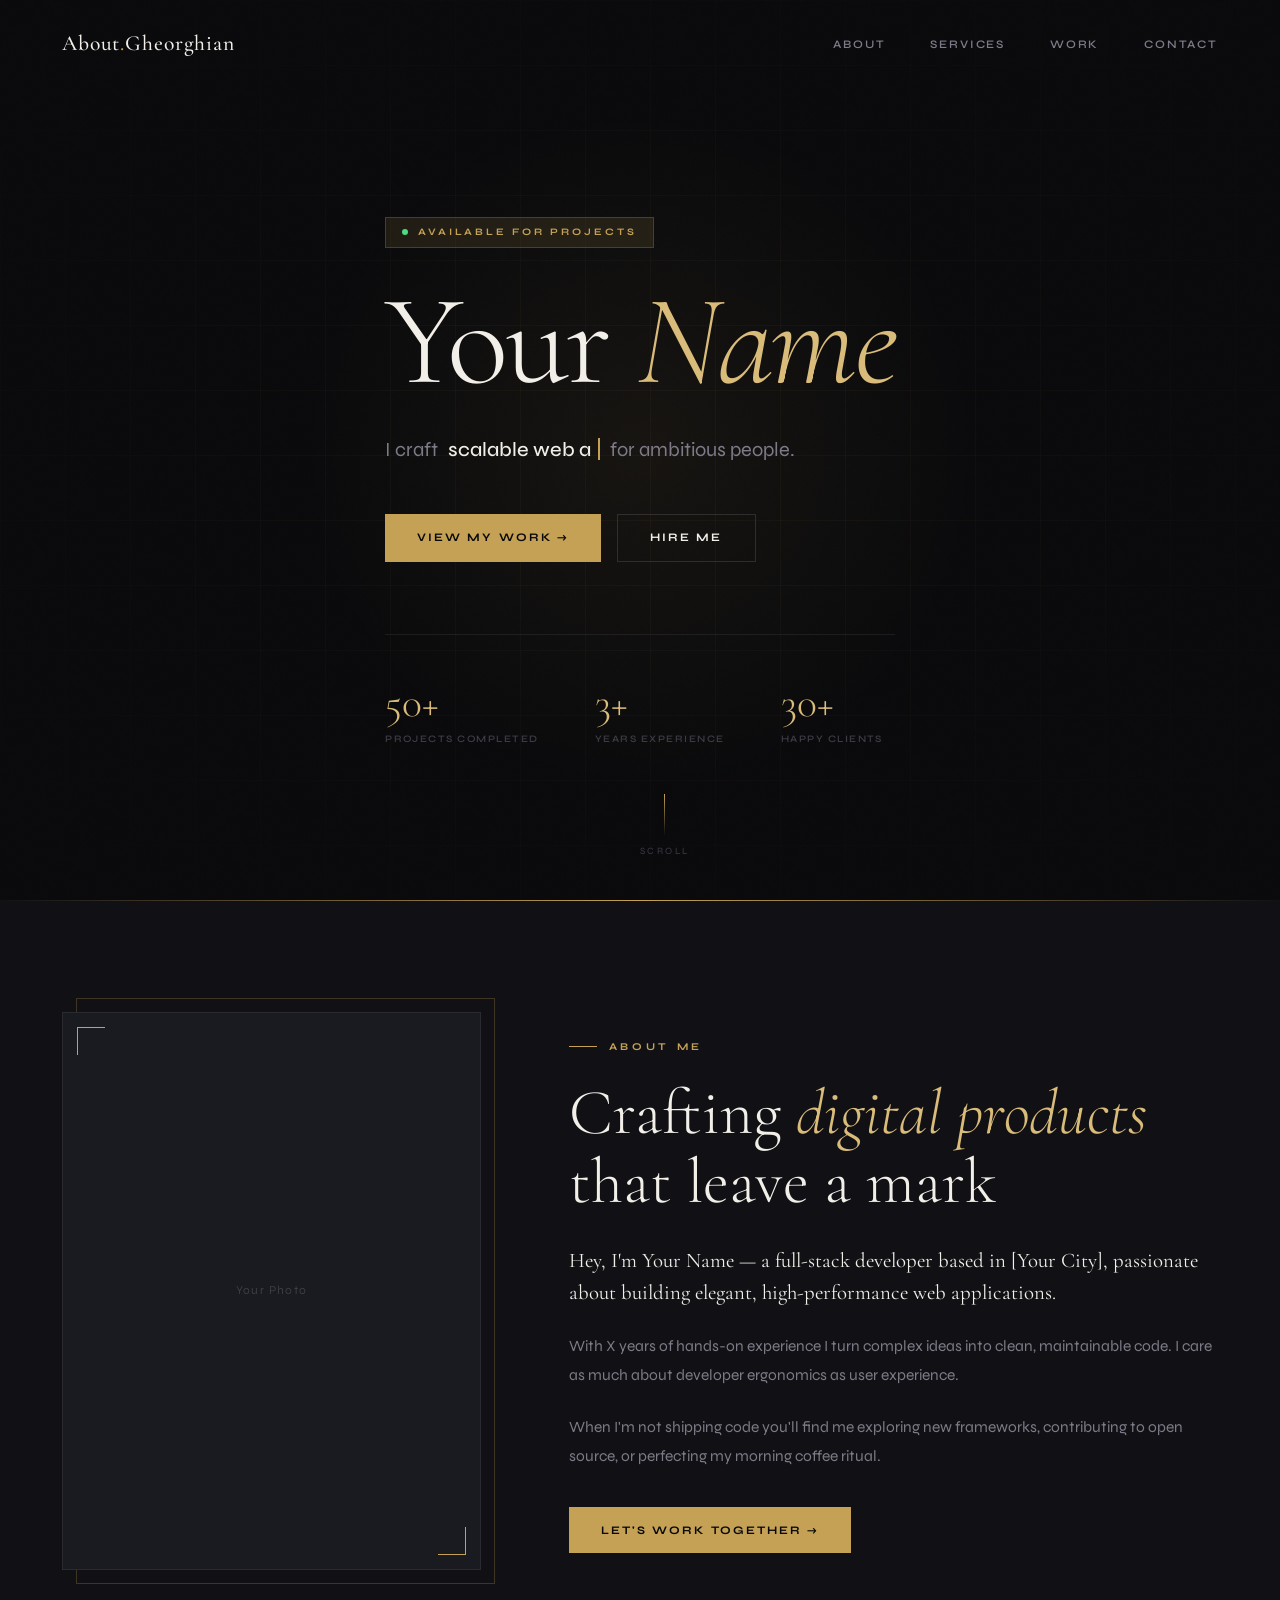
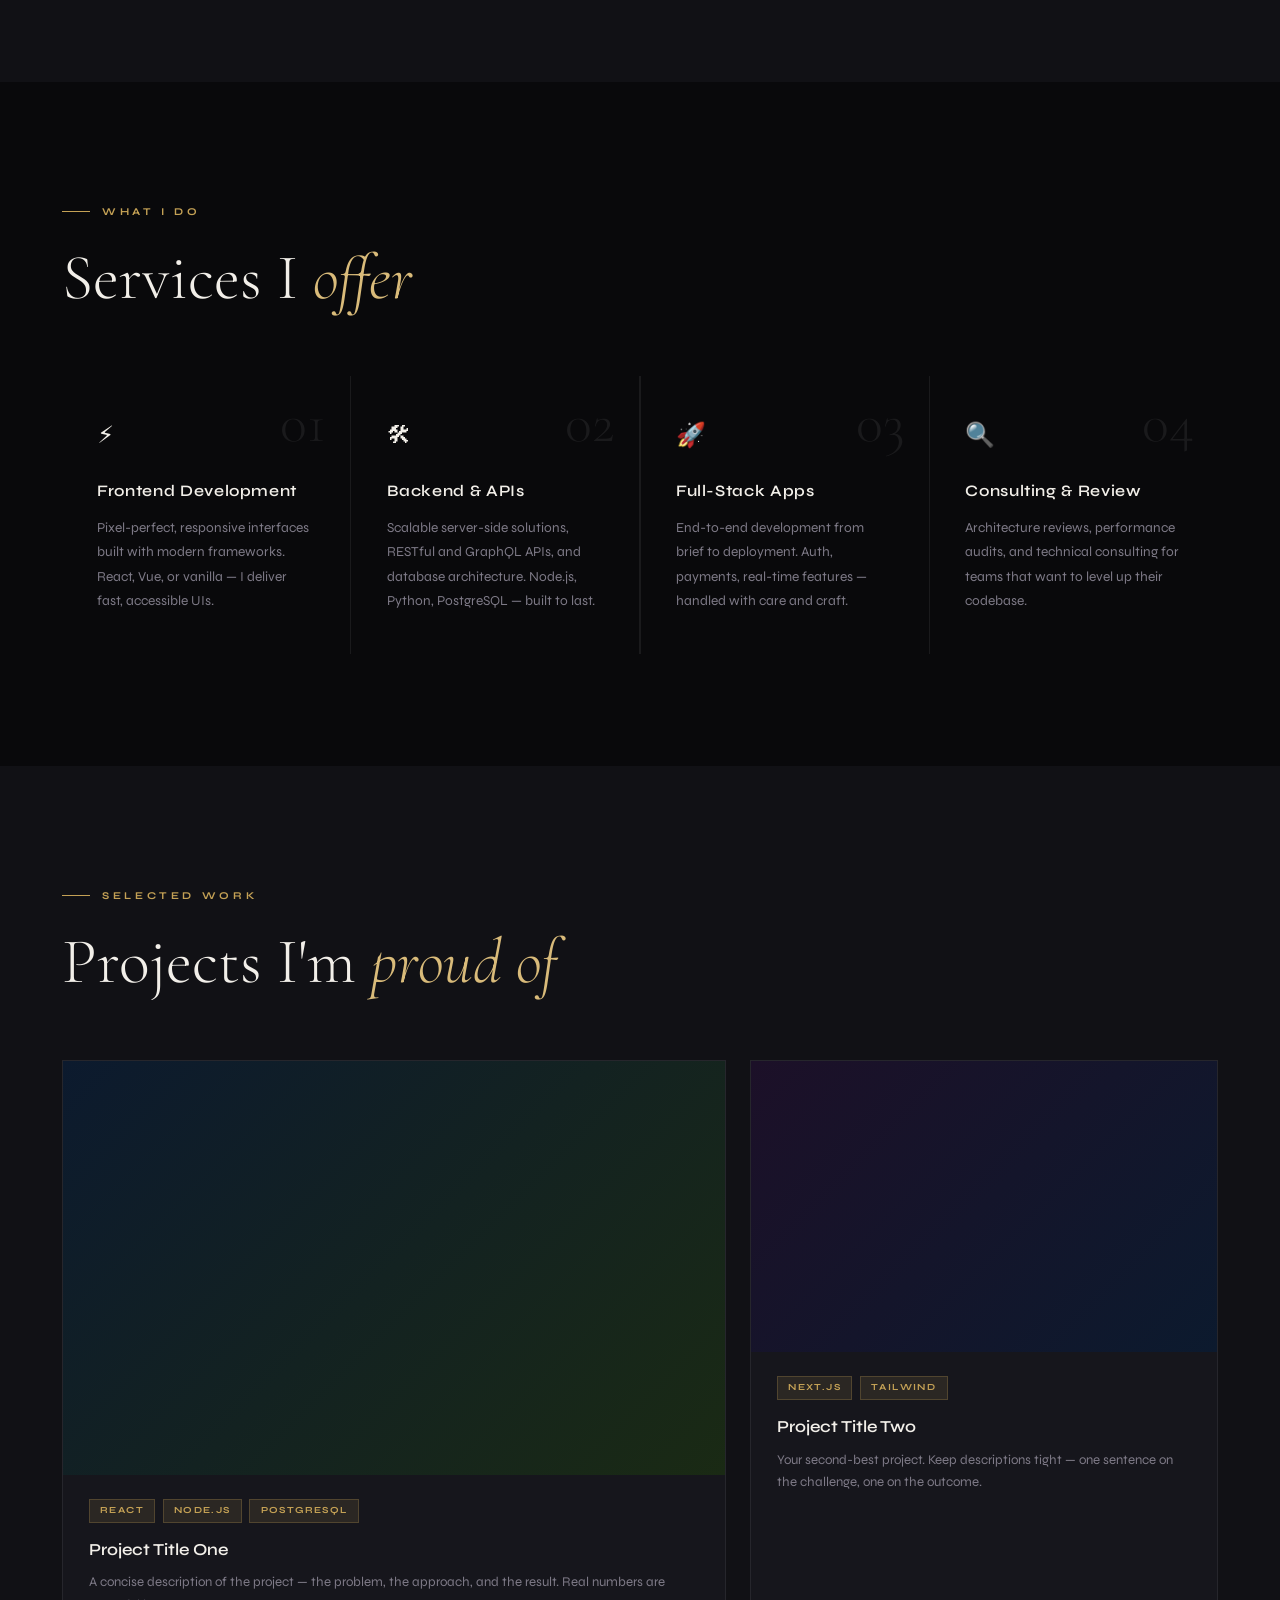
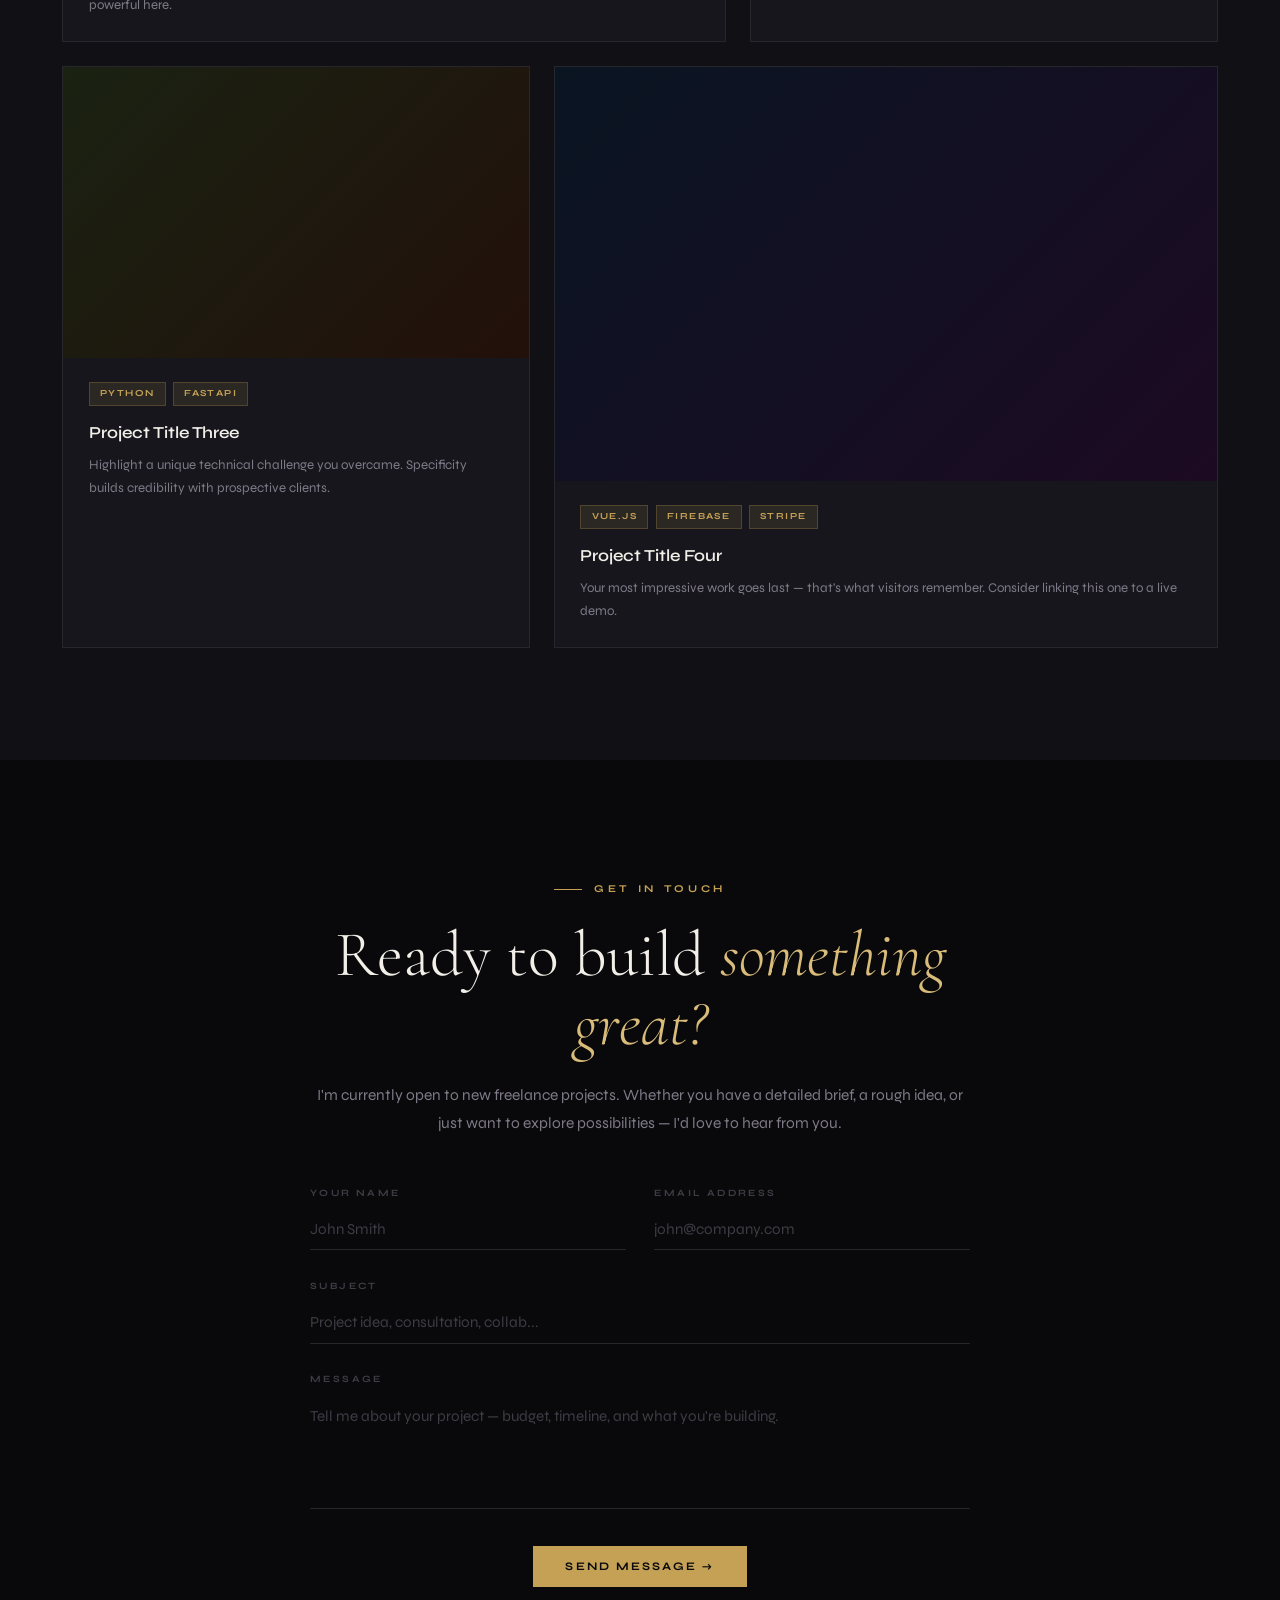
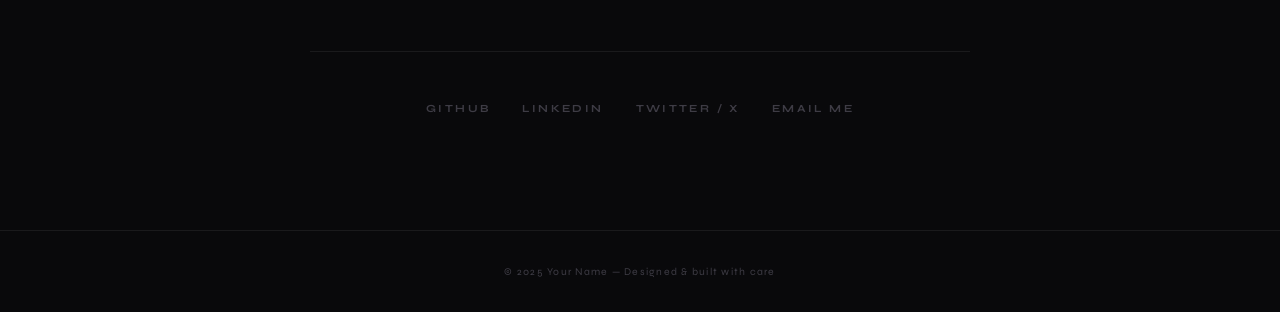
==== Claude Project/index.html @ da90a991 "Add files via upload" ====
<!DOCTYPE html>
<html lang="en">
<head>
    <meta charset="UTF-8">
    <meta name="viewport" content="width=device-width, initial-scale=1.0">
    <title>AboutGheorghian</title>

    <!--
    ━━━━━━━━━━━━━━━━━━━━━━━━━━━━━━━━━━━━━━━━━━━━━━━━━━━━━━
    GOOGLE FONTS
    We load two fonts from Google Fonts (free CDN):
      • Cormorant Garamond — a high-contrast serif. Used for big
        display headings. Gives that "luxury editorial" feeling.
      • Syne — a geometric sans-serif. Clean and modern for body.
    rel="preconnect" tells the browser to open a connection to
    Google's servers early, so fonts load faster.
    ━━━━━━━━━━━━━━━━━━━━━━━━━━━━━━━━━━━━━━━━━━━━━━━━━━━━━━
    -->
    <link rel="preconnect" href="https://fonts.googleapis.com">
    <link rel="preconnect" href="https://fonts.gstatic.com" crossorigin>
    <link href="https://fonts.googleapis.com/css2?family=Cormorant+Garamond:ital,wght@0,300;0,400;0,500;0,600;1,300;1,400;1,600&family=Syne:wght@400;500;600;700&display=swap" rel="stylesheet">

        <link rel="stylesheet" href="styles.css">
</head>
<body>
<!-- ──────────────────────────────────────────────────
     NAVIGATION
────────────────────────────────────────────────── -->
<nav id="nav">
    <div class="container">

        <a href="#hero" class="nav-logo">About<span>.</span>Gheorghian</a>

        <ul class="nav-links" id="navLinks">
            <li><a href="#about">About</a></li>
            <li><a href="#services">Services</a></li>
            <li><a href="#projects">Work</a></li>
            <li><a href="#contact">Contact</a></li>
        </ul>

        <button class="nav-burger" id="navBurger" aria-label="Toggle menu">
            <span></span><span></span><span></span>
        </button>

    </div>
</nav>

<!-- ──────────────────────────────────────────────────
     HERO
────────────────────────────────────────────────── -->
<section id="hero">
    <div class="hero-grid"></div>
    <div class="hero-orb"></div>
    <div class="hero-noise"></div>

    <div class="container">
        <div class="hero-content">

            <div class="hero-badge">Available for projects</div>

            <!--
                EDIT THIS: Replace "Your" and "Name" with your actual name.
                The <em> tag makes text italic — here we use it to
                colour your last name gold via CSS.
            -->
            <h1 class="hero-name">Your <em>Name</em></h1>

            <p class="hero-sub">
                I craft&nbsp;<strong id="typewriter"></strong>
                <span class="tw-cursor"></span>
                &nbsp;for ambitious people.
            </p>

            <div class="hero-ctas">
                <a href="#projects" class="btn btn-primary">View My Work →</a>
                <a href="#contact"  class="btn btn-ghost">Hire Me</a>
            </div>

            <!--
                data-count is a custom HTML attribute.
                JS reads it with el.dataset.count to know what to count to.
            -->
            <div class="hero-stats">
                <div>
                    <div class="stat-num" data-count="50">0</div>
                    <div class="stat-label">Projects Completed</div>
                </div>
                <div>
                    <div class="stat-num" data-count="3">0</div>
                    <div class="stat-label">Years Experience</div>
                </div>
                <div>
                    <div class="stat-num" data-count="30">0</div>
                    <div class="stat-label">Happy Clients</div>
                </div>
            </div>

        </div>
    </div>

    <div class="scroll-cue">
        <div class="scroll-line"></div>
        <span>Scroll</span>
    </div>
</section>

<!-- ──────────────────────────────────────────────────
     ABOUT
────────────────────────────────────────────────── -->
<section id="about">
    <div class="container">
        <div class="about-grid">

            <div class="reveal" style="position:relative">
                <div class="about-photo">
                    <!--
                        HOW TO ADD YOUR PHOTO:
                        Remove the <span> below and replace with:
                        <img src="photo.jpg" alt="Your Name"
                             style="width:100%;height:100%;object-fit:cover;">
                        Put photo.jpg in the same folder as index.html.
                    -->
                    <span>Your Photo</span>
                </div>
                <div class="about-frame"></div>
            </div>

            <div class="about-text">
                <div class="eyebrow reveal">About Me</div>
                <h2 class="section-title reveal" style="margin-bottom:1.8rem">
                    Crafting <em>digital products</em> that leave a mark
                </h2>

                <div class="reveal">
                    <!--
                        EDIT THIS: Write your own bio.
                        The first <p> uses a larger serif font (via CSS).
                        Keep it punchy — 1-2 sentences.
                    -->
                    <p>Hey, I'm Your Name — a full-stack developer based in [Your City], passionate about building elegant, high-performance web applications.</p>
                    <p>With X years of hands-on experience I turn complex ideas into clean, maintainable code. I care as much about developer ergonomics as user experience.</p>
                    <p>When I'm not shipping code you'll find me exploring new frameworks, contributing to open source, or perfecting my morning coffee ritual.</p>
                </div>

                <div class="reveal" style="margin-top:2.2rem">
                    <a href="#contact" class="btn btn-primary">Let's Work Together →</a>
                </div>
            </div>

        </div>
    </div>
</section>

<!-- ──────────────────────────────────────────────────
     SERVICES
────────────────────────────────────────────────── -->
<section id="services">
    <div class="container">
        <div class="eyebrow reveal">What I Do</div>
        <h2 class="section-title reveal">Services I <em>offer</em></h2>

        <!--
            EDIT THIS: Add/remove/rename cards to match your actual skills.
            Each card is one .service-card div inside .services-grid.
        -->
        <div class="services-grid stagger">

            <div class="service-card">
                <span class="service-num">01</span>
                <span class="service-icon">⚡</span>
                <h3 class="service-title">Frontend Development</h3>
                <p class="service-desc">Pixel-perfect, responsive interfaces built with modern frameworks. React, Vue, or vanilla — I deliver fast, accessible UIs.</p>
            </div>

            <div class="service-card">
                <span class="service-num">02</span>
                <span class="service-icon">🛠</span>
                <h3 class="service-title">Backend & APIs</h3>
                <p class="service-desc">Scalable server-side solutions, RESTful and GraphQL APIs, and database architecture. Node.js, Python, PostgreSQL — built to last.</p>
            </div>

            <div class="service-card">
                <span class="service-num">03</span>
                <span class="service-icon">🚀</span>
                <h3 class="service-title">Full-Stack Apps</h3>
                <p class="service-desc">End-to-end development from brief to deployment. Auth, payments, real-time features — handled with care and craft.</p>
            </div>

            <div class="service-card">
                <span class="service-num">04</span>
                <span class="service-icon">🔍</span>
                <h3 class="service-title">Consulting & Review</h3>
                <p class="service-desc">Architecture reviews, performance audits, and technical consulting for teams that want to level up their codebase.</p>
            </div>

        </div>
    </div>
</section>

<!-- ──────────────────────────────────────────────────
     PROJECTS
────────────────────────────────────────────────── -->
<section id="projects">
    <div class="container">
        <div class="eyebrow reveal">Selected Work</div>
        <h2 class="section-title reveal">Projects I'm <em>proud of</em></h2>

        <!--
            EDIT THIS: Replace placeholder gradients with real screenshots.
            Inside each .proj-img, add:
            <img src="screenshot.jpg" alt="Project name"
                 style="width:100%;height:100%;object-fit:cover;display:block;">
        -->
        <div class="projects-grid">

            <div class="proj reveal">
                <div class="proj-img">
                    <div class="proj-overlay">
                        <div class="proj-view">↗</div>
                    </div>
                </div>
                <div class="proj-info">
                    <div class="proj-tags">
                        <span class="tag">React</span>
                        <span class="tag">Node.js</span>
                        <span class="tag">PostgreSQL</span>
                    </div>
                    <h3 class="proj-title">Project Title One</h3>
                    <p class="proj-desc">A concise description of the project — the problem, the approach, and the result. Real numbers are powerful here.</p>
                </div>
            </div>

            <div class="proj reveal" style="transition-delay:.1s">
                <div class="proj-img">
                    <div class="proj-overlay">
                        <div class="proj-view">↗</div>
                    </div>
                </div>
                <div class="proj-info">
                    <div class="proj-tags">
                        <span class="tag">Next.js</span>
                        <span class="tag">Tailwind</span>
                    </div>
                    <h3 class="proj-title">Project Title Two</h3>
                    <p class="proj-desc">Your second-best project. Keep descriptions tight — one sentence on the challenge, one on the outcome.</p>
                </div>
            </div>

            <div class="proj reveal" style="transition-delay:.18s">
                <div class="proj-img">
                    <div class="proj-overlay">
                        <div class="proj-view">↗</div>
                    </div>
                </div>
                <div class="proj-info">
                    <div class="proj-tags">
                        <span class="tag">Python</span>
                        <span class="tag">FastAPI</span>
                    </div>
                    <h3 class="proj-title">Project Title Three</h3>
                    <p class="proj-desc">Highlight a unique technical challenge you overcame. Specificity builds credibility with prospective clients.</p>
                </div>
            </div>

            <div class="proj reveal" style="transition-delay:.26s">
                <div class="proj-img">
                    <div class="proj-overlay">
                        <div class="proj-view">↗</div>
                    </div>
                </div>
                <div class="proj-info">
                    <div class="proj-tags">
                        <span class="tag">Vue.js</span>
                        <span class="tag">Firebase</span>
                        <span class="tag">Stripe</span>
                    </div>
                    <h3 class="proj-title">Project Title Four</h3>
                    <p class="proj-desc">Your most impressive work goes last — that's what visitors remember. Consider linking this one to a live demo.</p>
                </div>
            </div>

        </div>
    </div>
</section>

<!-- ──────────────────────────────────────────────────
     CONTACT
────────────────────────────────────────────────── -->
<section id="contact">
    <div class="container">
        <div class="contact-wrap">

            <div class="eyebrow reveal" style="justify-content:center">Get In Touch</div>
            <h2 class="section-title reveal">Ready to build <em>something great?</em></h2>

            <p class="contact-sub reveal">
                I'm currently open to new freelance projects. Whether you have a detailed brief,
                a rough idea, or just want to explore possibilities — I'd love to hear from you.
            </p>

            <!--
                FORM SUBMISSION
                This form currently shows a success message in JS.
                To make it actually send emails, replace the JS handler with:
                  Option A) Formspree.io — free, 50 submissions/month
                  Option B) EmailJS — send directly from browser
                  Option C) Your own backend endpoint
            -->
            <form class="contact-form stagger reveal" id="contactForm">

                <div class="form-row">
                    <div class="form-group">
                        <label for="name">Your Name</label>
                        <input type="text" id="name" name="name" placeholder="John Smith" required>
                    </div>
                    <div class="form-group">
                        <label for="email">Email Address</label>
                        <input type="email" id="email" name="email" placeholder="john@company.com" required>
                    </div>
                </div>

                <div class="form-group">
                    <label for="subject">Subject</label>
                    <input type="text" id="subject" name="subject" placeholder="Project idea, consultation, collab...">
                </div>

                <div class="form-group">
                    <label for="message">Message</label>
                    <textarea id="message" name="message" rows="5" placeholder="Tell me about your project — budget, timeline, and what you're building."></textarea>
                </div>

                <div class="form-submit">
                    <button type="submit" class="btn btn-primary" id="submitBtn">Send Message →</button>
                </div>

            </form>

            <!-- EDIT: Replace # with your real social URLs -->
            <div class="socials reveal">
                <a href="https://github.com"   class="social-link" target="_blank">GitHub</a>
                <a href="https://linkedin.com" class="social-link" target="_blank">LinkedIn</a>
                <a href="https://twitter.com"  class="social-link" target="_blank">Twitter / X</a>
                <a href="mailto:you@email.com" class="social-link">Email Me</a>
            </div>

        </div>
    </div>
</section>

<!-- FOOTER -->
<footer>
    <div class="container">
        <p>© 2025 Your Name — Designed & built with care</p>
    </div>
</footer>


<!-- ══════════════════════════════════════════════════════════════
     JAVASCRIPT
     We use vanilla JS — zero libraries, zero dependencies.
     Everything is broken into clearly labelled sections.
══════════════════════════════════════════════════════════════ -->
    <script src="script.js"></script>
</body>
</html>
---- Claude Project/styles.css ----
/* ━━━━━━━━━━━━━━━━━━━━━━━━━━━━━━━━━━━━━━━━━━━━━━━━━━━━━━━━
           CSS CUSTOM PROPERTIES (VARIABLES)
           Defined on :root so they're accessible everywhere.
           Change one variable → updates the whole page.
           Think of it exactly like a constant in JavaScript.
           ━━━━━━━━━━━━━━━━━━━━━━━━━━━━━━━━━━━━━━━━━━━━━━━━━━━━━━━━ */
        :root {
            /* Backgrounds — layered dark surfaces */
            --bg-base:     #09090b;
            --bg-surface:  #111115;
            --bg-elevated: #1a1a21;
            --bg-card:     #16161c;

            /* Borders */
            --border:         rgba(255, 255, 255, 0.07);
            --border-hover:   rgba(255, 255, 255, 0.12);
            --border-accent:  rgba(196, 161, 85, 0.25);

            /* Text hierarchy */
            --text-primary:   #f2efe9;
            --text-secondary: #7e7a87;
            --text-muted:     #3e3c45;

            /* Gold accent — the signature colour of this design */
            --gold:      #c4a155;
            --gold-lt:   #d9bb7a;
            --gold-dim:  rgba(196, 161, 85, 0.12);
            --gold-glow: rgba(196, 161, 85, 0.18);

            /* Typography */
            --font-display: 'Cormorant Garamond', Georgia, serif;
            --font-body:    'Syne', system-ui, sans-serif;

            /*
            clamp(MIN, PREFERRED, MAX)
            A powerful CSS function for fluid / responsive type.
            The font grows with the viewport but never goes
            below MIN or above MAX.
            */
            --size-hero: clamp(3.8rem, 10vw, 9.5rem);
            --size-h2:   clamp(2.2rem, 5vw,  4rem);
            --size-h3:   clamp(1.1rem, 2vw,  1.45rem);

            /* Transitions */
            --ease:       cubic-bezier(0.16, 1, 0.3, 1);
            --transition: all 0.45s var(--ease);
        }

        /* ━━━━━━━━━━━━━━━━━━━━━━━━━━━━━━━━━━━━━━━━━━━━━━━━━━━━━━━━
           CSS RESET
           Browsers ship with their own default styles (margins,
           paddings, font sizes). We zero them out so we build
           on a perfectly blank slate.
           box-sizing: border-box means width/height include padding
           and borders — avoids confusing layout math.
           ━━━━━━━━━━━━━━━━━━━━━━━━━━━━━━━━━━━━━━━━━━━━━━━━━━━━━━━━ */
        *, *::before, *::after {
            margin: 0;
            padding: 0;
            box-sizing: border-box;
        }

        html {
            scroll-behavior: smooth; /* Smooth jump when clicking anchor links */
        }

        body {
            background: var(--bg-base);
            color: var(--text-primary);
            font-family: var(--font-body);
            line-height: 1.65;
            overflow-x: hidden;   /* No horizontal scroll bar from animation overflow */
        }

        img { max-width: 100%; display: block; }
        a   { text-decoration: none; }
        ul  { list-style: none; }

      
        /* ━━━━━━━━━━━━━━━━━━━━━━━━━━━━━━━━━━━━━━━━━━━━━━━━━━━━━━━━
           SCROLL REVEAL SYSTEM
           Elements start invisible + shifted down.
           JS adds .visible when they enter the viewport,
           which triggers this CSS transition.
           ━━━━━━━━━━━━━━━━━━━━━━━━━━━━━━━━━━━━━━━━━━━━━━━━━━━━━━━━ */
        .reveal {
            opacity: 0;
            transform: translateY(45px);
            transition: opacity .9s var(--ease),
                        transform .9s var(--ease);
        }
        .reveal.visible {
            opacity: 1;
            transform: translateY(0);
        }

        /* Stagger: parent gets .reveal-stagger, children animate in sequence */
        .stagger > * {
            opacity: 0;
            transform: translateY(30px);
            transition: opacity .7s var(--ease), transform .7s var(--ease);
        }
        .stagger.visible > *:nth-child(1) { opacity:1; transform:translateY(0); transition-delay:.05s }
        .stagger.visible > *:nth-child(2) { opacity:1; transform:translateY(0); transition-delay:.15s }
        .stagger.visible > *:nth-child(3) { opacity:1; transform:translateY(0); transition-delay:.25s }
        .stagger.visible > *:nth-child(4) { opacity:1; transform:translateY(0); transition-delay:.35s }
        .stagger.visible > *:nth-child(5) { opacity:1; transform:translateY(0); transition-delay:.45s }
        .stagger.visible > *:nth-child(6) { opacity:1; transform:translateY(0); transition-delay:.55s }

        /* ━━━━━━━━━━━━━━━━━━━━━━━━━━━━━━━━━━━━━━━━━━━━━━━━━━━━━━━━
           LAYOUT UTILITIES
           ━━━━━━━━━━━━━━━━━━━━━━━━━━━━━━━━━━━━━━━━━━━━━━━━━━━━━━━━ */
        .container {
            max-width: 1220px;
            margin: 0 auto;
            padding: 0 2rem;
        }

        section { padding: 7rem 0; }

        /* Gold eyebrow label used above section titles */
        .eyebrow {
            display: inline-flex;
            align-items: center;
            gap: .75rem;
            font-size: .65rem;
            font-weight: 700;
            letter-spacing: .35em;
            text-transform: uppercase;
            color: var(--gold);
            margin-bottom: 1.4rem;
        }
        .eyebrow::before {
            content: '';
            width: 28px; height: 1px;
            background: var(--gold);
        }

        /* Section heading */
        .section-title {
            font-family: var(--font-display);
            font-size: var(--size-h2);
            font-weight: 300;
            line-height: 1.08;
            color: var(--text-primary);
        }
        .section-title em {
            font-style: italic;
            color: var(--gold-lt);
        }

        /* Gold horizontal rule — decorative divider */
        .gold-rule {
            width: 100%;
            height: 1px;
            background: linear-gradient(90deg, transparent, var(--gold), transparent);
        }

        /* ━━━━━━━━━━━━━━━━━━━━━━━━━━━━━━━━━━━━━━━━━━━━━━━━━━━━━━━━
           BUTTONS
           Two variants: filled (primary) and outline (ghost).
           The shimmer on hover is a pseudo-element that slides
           across — pure CSS, zero JS.
           ━━━━━━━━━━━━━━━━━━━━━━━━━━━━━━━━━━━━━━━━━━━━━━━━━━━━━━━━ */
        .btn {
            display: inline-flex;
            align-items: center;
            gap: .5rem;
            padding: .85rem 2rem;
            font-family: var(--font-body);
            font-size: .72rem;
            font-weight: 700;
            letter-spacing: .18em;
            text-transform: uppercase;
            border: none;
            cursor: pointer;
            position: relative;
            overflow: hidden;
            transition: var(--transition);
        }

        .btn-primary {
            background: var(--gold);
            color: #09090b;
        }
        /* Sliding shimmer: hides off-left, reveals on hover */
        .btn-primary::after {
            content: '';
            position: absolute;
            inset: 0;
            background: linear-gradient(105deg, transparent 30%, rgba(255,255,255,.25) 50%, transparent 70%);
            transform: translateX(-120%);
            transition: transform .55s ease;
        }
        .btn-primary:hover { transform: translateY(-2px); box-shadow: 0 12px 35px var(--gold-glow); }
        .btn-primary:hover::after { transform: translateX(120%); }

        .btn-ghost {
            background: transparent;
            color: var(--text-primary);
            border: 1px solid var(--border-hover);
        }
        .btn-ghost:hover {
            border-color: var(--gold);
            color: var(--gold);
            transform: translateY(-2px);
        }

        /* ━━━━━━━━━━━━━━━━━━━━━━━━━━━━━━━━━━━━━━━━━━━━━━━━━━━━━━━━
           NAV
           Fixed at the top. Gains backdrop-filter blur when user
           scrolls (JS adds .scrolled class).
           ━━━━━━━━━━━━━━━━━━━━━━━━━━━━━━━━━━━━━━━━━━━━━━━━━━━━━━━━ */
        #nav {
            position: fixed;
            inset: 0 0 auto 0;
            z-index: 100;
            padding: 1.6rem 0;
            transition: background .4s ease, padding .4s ease, border-color .4s ease;
        }
        #nav.scrolled {
            background: rgba(9, 9, 11, 0.82);
            /*
            backdrop-filter: blur() creates the frosted-glass effect.
            It blurs whatever is behind the element.
            -webkit- prefix is needed for Safari.
            */
            backdrop-filter: blur(24px);
            -webkit-backdrop-filter: blur(24px);
            border-bottom: 1px solid var(--border);
            padding: 1rem 0;
        }
        #nav .container {
            display: flex;
            align-items: center;
            justify-content: space-between;
        }

        /* Logo */
        .nav-logo {
            font-family: var(--font-display);
            font-size: 1.35rem;
            font-weight: 500;
            color: var(--text-primary);
            letter-spacing: .04em;
        }
        .nav-logo span { color: var(--gold); }

        /* Desktop links */
        .nav-links {
            display: flex;
            gap: 2.8rem;
        }
        .nav-links a {
            color: var(--text-secondary);
            font-size: .72rem;
            font-weight: 600;
            letter-spacing: .16em;
            text-transform: uppercase;
            position: relative;
            transition: color .3s;
        }
        /* Animated underline — grows from left on hover */
        .nav-links a::after {
            content: '';
            position: absolute;
            bottom: -4px; left: 0;
            width: 0; height: 1px;
            background: var(--gold);
            transition: width .35s var(--ease);
        }
        .nav-links a:hover { color: var(--text-primary); }
        .nav-links a:hover::after { width: 100%; }

        /* Hamburger icon (mobile only) */
        .nav-burger {
            display: none;
            flex-direction: column;
            gap: 5px;
            cursor: pointer;
            padding: 6px;
            background: none;
            border: none;
        }
        .nav-burger span {
            display: block;
            width: 22px; height: 1.5px;
            background: var(--text-primary);
            transition: var(--transition);
        }
        .nav-burger.open span:nth-child(1) { transform: translateY(6.5px) rotate(45deg); }
        .nav-burger.open span:nth-child(2) { opacity: 0; transform: scaleX(0); }
        .nav-burger.open span:nth-child(3) { transform: translateY(-6.5px) rotate(-45deg); }

        /* ━━━━━━━━━━━━━━━━━━━━━━━━━━━━━━━━━━━━━━━━━━━━━━━━━━━━━━━━
           HERO
           Full viewport height. A CSS grid background pattern is
           drawn using two repeating-linear-gradient layers.
           The glowing orb is a radial-gradient + keyframe animation.
           ━━━━━━━━━━━━━━━━━━━━━━━━━━━━━━━━━━━━━━━━━━━━━━━━━━━━━━━━ */
        #hero {
            min-height: 100dvh; /* dvh = dynamic viewport height (mobile safe) */
            display: flex;
            align-items: center;
            position: relative;
            overflow: hidden;
            padding: 9rem 0 5rem;
        }

        /* Grid lines background — pure CSS */
        .hero-grid {
            position: absolute;
            inset: 0;
            background-image:
                linear-gradient(rgba(196,161,85,.045) 1px, transparent 1px),
                linear-gradient(90deg, rgba(196,161,85,.045) 1px, transparent 1px);
            background-size: 65px 65px;
            /*
            mask-image fades the grid so it's invisible at edges,
            keeping focus on the centre content.
            */
            mask-image: radial-gradient(ellipse 70% 70% at 50% 50%, black 25%, transparent 100%);
        }

        /* Soft glowing orb behind the text */
        .hero-orb {
            position: absolute;
            width: 700px; height: 700px;
            border-radius: 50%;
            background: radial-gradient(circle, rgba(196,161,85,.07) 0%, transparent 68%);
            top: 50%; left: 50%;
            transform: translate(-50%, -50%);
            animation: orb-pulse 7s ease-in-out infinite;
        }

        @keyframes orb-pulse {
            0%, 100% { transform: translate(-50%, -50%) scale(1);   opacity: .7; }
            50%       { transform: translate(-50%, -50%) scale(1.12); opacity: 1; }
        }

        /* Noise texture overlay for depth */
        .hero-noise {
            position: absolute;
            inset: 0;
            background-image: url("data:image/svg+xml,%3Csvg viewBox='0 0 256 256' xmlns='http://www.w3.org/2000/svg'%3E%3Cfilter id='noise'%3E%3CfeTurbulence type='fractalNoise' baseFrequency='0.9' numOctaves='4' stitchTiles='stitch'/%3E%3C/filter%3E%3Crect width='100%25' height='100%25' filter='url(%23noise)' opacity='0.04'/%3E%3C/svg%3E");
            background-size: 180px;
            opacity: .35;
            pointer-events: none;
        }

        .hero-content { position: relative; z-index: 1; }

        /*
        Each hero text element is hidden (opacity:0) and uses
        CSS @keyframes + animation-delay to stagger its entrance.
        The "forwards" fill-mode keeps the element visible after
        the animation ends.
        */
        @keyframes hero-rise {
            from { opacity: 0; transform: translateY(35px); }
            to   { opacity: 1; transform: translateY(0);    }
        }

        .hero-badge {
            display: inline-flex;
            align-items: center;
            gap: .6rem;
            padding: .4rem 1rem;
            border: 1px solid var(--border-accent);
            background: var(--gold-dim);
            font-size: .62rem;
            font-weight: 700;
            letter-spacing: .3em;
            text-transform: uppercase;
            color: var(--gold);
            margin-bottom: 2rem;
            opacity: 0;
            animation: hero-rise .8s var(--ease) .2s forwards;
        }
        /* Pulsing green dot */
        .hero-badge::before {
            content: '';
            width: 6px; height: 6px;
            border-radius: 50%;
            background: #4ade80;
            box-shadow: 0 0 0 0 rgba(74,222,128,.4);
            animation: ping 2s ease-in-out infinite;
        }
        @keyframes ping {
            0%   { box-shadow: 0 0 0 0 rgba(74,222,128,.4); }
            70%  { box-shadow: 0 0 0 8px rgba(74,222,128,0); }
            100% { box-shadow: 0 0 0 0 rgba(74,222,128,0); }
        }

        .hero-name {
            font-family: var(--font-display);
            font-size: var(--size-hero);
            font-weight: 300;
            line-height: .97;
            letter-spacing: -.02em;
            color: var(--text-primary);
            margin-bottom: 1.8rem;
            opacity: 0;
            animation: hero-rise .9s var(--ease) .45s forwards;
        }
        .hero-name em { font-style: italic; color: var(--gold-lt); }

        .hero-sub {
            font-size: clamp(.95rem, 2vw, 1.25rem);
            color: var(--text-secondary);
            font-weight: 400;
            margin-bottom: 3rem;
            display: flex;
            align-items: center;
            flex-wrap: wrap;
            gap: .4rem;
            opacity: 0;
            animation: hero-rise .9s var(--ease) .65s forwards;
        }
        .hero-sub strong { color: var(--text-primary); font-weight: 500; }

        /* Blinking typewriter pipe */
        .tw-cursor {
            display: inline-block;
            width: 2px; height: 1.1em;
            background: var(--gold);
            vertical-align: middle;
            animation: blink .85s step-end infinite;
        }
        @keyframes blink { 0%,100%{opacity:1} 50%{opacity:0} }

        .hero-ctas {
            display: flex;
            gap: 1rem;
            flex-wrap: wrap;
            opacity: 0;
            animation: hero-rise .9s var(--ease) .85s forwards;
        }

        /* Stats row */
        .hero-stats {
            display: flex;
            gap: 3.5rem;
            margin-top: 4.5rem;
            padding-top: 3rem;
            border-top: 1px solid var(--border);
            flex-wrap: wrap;
            opacity: 0;
            animation: hero-rise .9s var(--ease) 1.05s forwards;
        }
        .stat-num {
            font-family: var(--font-display);
            font-size: 2.6rem;
            font-weight: 300;
            color: var(--gold-lt);
            line-height: 1;
        }
        .stat-label {
            font-size: .62rem;
            font-weight: 600;
            letter-spacing: .15em;
            text-transform: uppercase;
            color: var(--text-muted);
            margin-top: .4rem;
        }

        /* Animated scroll line at bottom of hero */
        .scroll-cue {
            position: absolute;
            bottom: 2.5rem;
            left: 50%;
            transform: translateX(-50%);
            display: flex;
            flex-direction: column;
            align-items: center;
            gap: .5rem;
            color: var(--text-muted);
            font-size: .6rem;
            letter-spacing: .25em;
            text-transform: uppercase;
            opacity: 0;
            animation: hero-rise 1s ease 1.6s forwards;
        }
        .scroll-line {
            width: 1px; height: 42px;
            background: linear-gradient(to bottom, var(--gold), transparent);
            animation: line-drop 2.2s ease infinite;
        }
        @keyframes line-drop {
            0%           { transform: scaleY(0); transform-origin: top;    }
            45%          { transform: scaleY(1); transform-origin: top;    }
            45.001%      { transform: scaleY(1); transform-origin: bottom; }
            100%         { transform: scaleY(0); transform-origin: bottom; }
        }

        /* ━━━━━━━━━━━━━━━━━━━━━━━━━━━━━━━━━━━━━━━━━━━━━━━━━━━━━━━━
           ABOUT
           Two-column CSS Grid: image on left, text on right.
           ━━━━━━━━━━━━━━━━━━━━━━━━━━━━━━━━━━━━━━━━━━━━━━━━━━━━━━━━ */
        #about { background: var(--bg-surface); position: relative; }
        #about::before { content:''; position:absolute; top:0; inset:0 0 auto; height:1px; background:linear-gradient(90deg,transparent,var(--gold),transparent); }

        .about-grid {
            display: grid;
            /*
            CSS Grid — two columns.
            1fr = "one fraction of remaining space"
            1.55fr = 1.55 fractions (slightly wider right column)
            */
            grid-template-columns: 1fr 1.55fr;
            gap: 5.5rem;
            align-items: center;
        }

        /* Image placeholder — replace inner content with <img> */
        .about-photo {
            aspect-ratio: 3 / 4;
            background: var(--bg-elevated);
            border: 1px solid var(--border);
            position: relative;
            overflow: hidden;
            display: flex;
            align-items: center;
            justify-content: center;
            color: var(--text-muted);
            font-size: .75rem;
            letter-spacing: .1em;
        }
        /* Decorative L-shaped corner brackets */
        .about-photo::before, .about-photo::after {
            content: '';
            position: absolute;
            width: 28px; height: 28px;
            border-color: var(--gold);
            border-style: solid;
        }
        .about-photo::before { top: 14px; left: 14px; border-width: 1px 0 0 1px; }
        .about-photo::after  { bottom: 14px; right: 14px; border-width: 0 1px 1px 0; }

        /* Shadow frame behind the photo — decorative depth */
        .about-frame {
            position: absolute;
            inset: -14px -14px -14px 14px;
            border: 1px solid var(--border-accent);
            z-index: -1;
        }

        .about-text p {
            color: var(--text-secondary);
            font-size: .97rem;
            line-height: 1.9;
            margin-bottom: 1.4rem;
        }
        .about-text p:first-of-type {
            font-family: var(--font-display);
            font-size: 1.3rem;
            color: var(--text-primary);
            line-height: 1.55;
        }

        /* ━━━━━━━━━━━━━━━━━━━━━━━━━━━━━━━━━━━━━━━━━━━━━━━━━━━━━━━━
           SERVICES
           Grid of cards. The "gap" between cells shows the bg
           colour, creating seamless divider lines.
           ━━━━━━━━━━━━━━━━━━━━━━━━━━━━━━━━━━━━━━━━━━━━━━━━━━━━━━━━ */
        #services { position: relative; }

        .services-grid {
            display: grid;
            grid-template-columns: repeat(auto-fit, minmax(260px, 1fr));
            gap: 1.5px;
            background: var(--border); /* The gap colour = the divider */
            margin-top: 4rem;
        }

        .service-card {
            background: var(--bg-base);
            padding: 2.5rem 2.2rem;
            position: relative;
            overflow: hidden;
            transition: background .4s ease, transform .4s var(--ease);
            cursor: default;
        }

        /* Gold bar slides up from bottom on hover */
        .service-card::before {
            content: '';
            position: absolute;
            bottom: 0; left: 0; right: 0;
            height: 2px;
            background: linear-gradient(90deg, var(--gold), var(--gold-lt));
            transform: scaleX(0);
            transform-origin: left;
            transition: transform .4s var(--ease);
        }
        .service-card:hover::before  { transform: scaleX(1); }
        .service-card:hover          { background: var(--bg-elevated); transform: translateY(-5px); }

        /* Large ghost number — decorative */
        .service-num {
            position: absolute;
            top: 1.2rem; right: 1.5rem;
            font-family: var(--font-display);
            font-size: 3.5rem;
            font-weight: 300;
            color: var(--border);
            line-height: 1;
            transition: color .4s;
            user-select: none;
        }
        .service-card:hover .service-num { color: rgba(196,161,85,.1); }

        .service-icon {
            font-size: 1.5rem;
            margin-bottom: 1.4rem;
            display: block;
        }

        .service-title {
            font-size: 1rem;
            font-weight: 600;
            color: var(--text-primary);
            letter-spacing: .04em;
            margin-bottom: .7rem;
        }

        .service-desc {
            font-size: .855rem;
            color: var(--text-secondary);
            line-height: 1.8;
        }

        /* ━━━━━━━━━━━━━━━━━━━━━━━━━━━━━━━━━━━━━━━━━━━━━━━━━━━━━━━━
           PROJECTS
           12-column CSS Grid gives precise control.
           Cards alternate wide/narrow for visual rhythm.
           ━━━━━━━━━━━━━━━━━━━━━━━━━━━━━━━━━━━━━━━━━━━━━━━━━━━━━━━━ */
        #projects { background: var(--bg-surface); }

        .projects-grid {
            display: grid;
            grid-template-columns: repeat(12, 1fr);
            gap: 1.5rem;
            margin-top: 4rem;
        }

        /* span = how many of the 12 columns this card occupies */
        .proj:nth-child(1) { grid-column: span 7; }
        .proj:nth-child(2) { grid-column: span 5; }
        .proj:nth-child(3) { grid-column: span 5; }
        .proj:nth-child(4) { grid-column: span 7; }

        .proj {
            background: var(--bg-card);
            border: 1px solid var(--border);
            overflow: hidden;
            transition: var(--transition);
        }
        .proj:hover { border-color: var(--border-accent); transform: translateY(-7px); box-shadow: 0 25px 60px rgba(0,0,0,.55); }

        /* Image area — swap for a real <img> */
        .proj-img {
            width: 100%;
            aspect-ratio: 16 / 10;
            position: relative;
            overflow: hidden;
        }
        /* Unique gradient per card */
        .proj:nth-child(1) .proj-img { background: linear-gradient(135deg, #0c1a2e 0%, #1a2a14 100%); }
        .proj:nth-child(2) .proj-img { background: linear-gradient(135deg, #1c1028 0%, #0c1a2e 100%); }
        .proj:nth-child(3) .proj-img { background: linear-gradient(135deg, #1a2212 0%, #22100a 100%); }
        .proj:nth-child(4) .proj-img { background: linear-gradient(135deg, #0a1522 0%, #1c0a22 100%); }

        /* Hover overlay with view icon */
        .proj-overlay {
            position: absolute;
            inset: 0;
            background: rgba(196,161,85,.06);
            display: flex;
            align-items: center;
            justify-content: center;
            opacity: 0;
            transition: opacity .4s;
        }
        .proj:hover .proj-overlay { opacity: 1; }

        .proj-view {
            width: 52px; height: 52px;
            border: 1px solid var(--gold);
            border-radius: 50%;
            display: flex;
            align-items: center;
            justify-content: center;
            color: var(--gold);
            font-size: 1.1rem;
            transform: scale(0) rotate(-45deg);
            transition: transform .4s var(--ease);
        }
        .proj:hover .proj-view { transform: scale(1) rotate(0deg); }

        .proj-info { padding: 1.5rem 1.6rem; }

        .proj-tags {
            display: flex;
            gap: .45rem;
            flex-wrap: wrap;
            margin-bottom: .8rem;
        }
        .tag {
            font-size: .58rem;
            font-weight: 700;
            letter-spacing: .15em;
            text-transform: uppercase;
            color: var(--gold);
            background: var(--gold-dim);
            padding: .22rem .65rem;
            border: 1px solid var(--border-accent);
        }

        .proj-title {
            font-size: 1.05rem;
            font-weight: 600;
            color: var(--text-primary);
            margin-bottom: .5rem;
        }
        .proj-desc {
            font-size: .83rem;
            color: var(--text-secondary);
            line-height: 1.7;
        }

        /* ━━━━━━━━━━━━━━━━━━━━━━━━━━━━━━━━━━━━━━━━━━━━━━━━━━━━━━━━
           CONTACT
           Centred layout. Minimal underline-only form inputs.
           ━━━━━━━━━━━━━━━━━━━━━━━━━━━━━━━━━━━━━━━━━━━━━━━━━━━━━━━━ */
        #contact { position: relative; }

        .contact-wrap {
            max-width: 660px;
            margin: 0 auto;
            text-align: center;
        }

        .contact-sub {
            color: var(--text-secondary);
            font-size: .97rem;
            line-height: 1.8;
            margin: 1.5rem 0 3rem;
        }

        .contact-form {
            display: grid;
            gap: 1.8rem;
            text-align: left;
        }
        .form-row {
            display: grid;
            grid-template-columns: 1fr 1fr;
            gap: 1.8rem;
        }
        .form-group {
            display: flex;
            flex-direction: column;
            gap: .45rem;
        }
        .form-group label {
            font-size: .6rem;
            font-weight: 700;
            letter-spacing: .25em;
            text-transform: uppercase;
            color: var(--text-muted);
        }

        /*
        Underline-only inputs — no box, just a border-bottom.
        On focus, the gold colour appears (CSS transition).
        */
        .form-group input,
        .form-group textarea {
            background: transparent;
            border: none;
            border-bottom: 1px solid var(--border-hover);
            padding: .7rem 0;
            color: var(--text-primary);
            font-family: var(--font-body);
            font-size: .95rem;
            outline: none;
            resize: none;
            transition: border-color .3s;
            width: 100%;
        }
        .form-group input:focus,
        .form-group textarea:focus { border-color: var(--gold); }
        .form-group input::placeholder,
        .form-group textarea::placeholder { color: var(--text-muted); }

        .form-submit { text-align: center; margin-top: .5rem; }

        /* Success state for the form button */
        .btn-success {
            background: #166534 !important;
            color: #bbf7d0 !important;
        }

        /* Social links row */
        .socials {
            display: flex;
            justify-content: center;
            gap: 2rem;
            flex-wrap: wrap;
            margin-top: 4rem;
            padding-top: 3rem;
            border-top: 1px solid var(--border);
        }
        .social-link {
            color: var(--text-muted);
            font-size: .68rem;
            font-weight: 700;
            letter-spacing: .22em;
            text-transform: uppercase;
            transition: color .3s;
        }
        .social-link:hover { color: var(--gold); }

        /* ━━━━━━━━━━━━━━━━━━━━━━━━━━━━━━━━━━━━━━━━━━━━━━━━━━━━━━━━
           FOOTER
           ━━━━━━━━━━━━━━━━━━━━━━━━━━━━━━━━━━━━━━━━━━━━━━━━━━━━━━━━ */
        footer {
            padding: 2rem 0;
            border-top: 1px solid var(--border);
            text-align: center;
            color: var(--text-muted);
            font-size: .65rem;
            letter-spacing: .12em;
        }

        /* ━━━━━━━━━━━━━━━━━━━━━━━━━━━━━━━━━━━━━━━━━━━━━━━━━━━━━━━━
           RESPONSIVE — Media Queries
           @media (max-width: Xpx) rules override the defaults for
           screens narrower than X pixels. Always mobile-LAST here
           (we designed desktop first, then simplify for mobile).
           ━━━━━━━━━━━━━━━━━━━━━━━━━━━━━━━━━━━━━━━━━━━━━━━━━━━━━━━━ */
        @media (max-width: 900px) {
            .about-grid { grid-template-columns: 1fr; gap: 3rem; }
            .about-photo { aspect-ratio: 4/3; }
            .proj:nth-child(n) { grid-column: span 12; } /* All cards full-width */
        }

        @media (max-width: 640px) {
            .nav-links { display: none; position: absolute; top: 100%; left: 0; right: 0;
                         background: rgba(9,9,11,.95); backdrop-filter: blur(20px);
                         flex-direction: column; gap: 0; padding: 1rem 0; border-bottom: 1px solid var(--border); }
            .nav-links.open { display: flex; }
            .nav-links a { display: block; padding: 1rem 2rem; }
            .nav-burger { display: flex; }
            .form-row { grid-template-columns: 1fr; }
            .hero-stats { gap: 2rem; }
        }
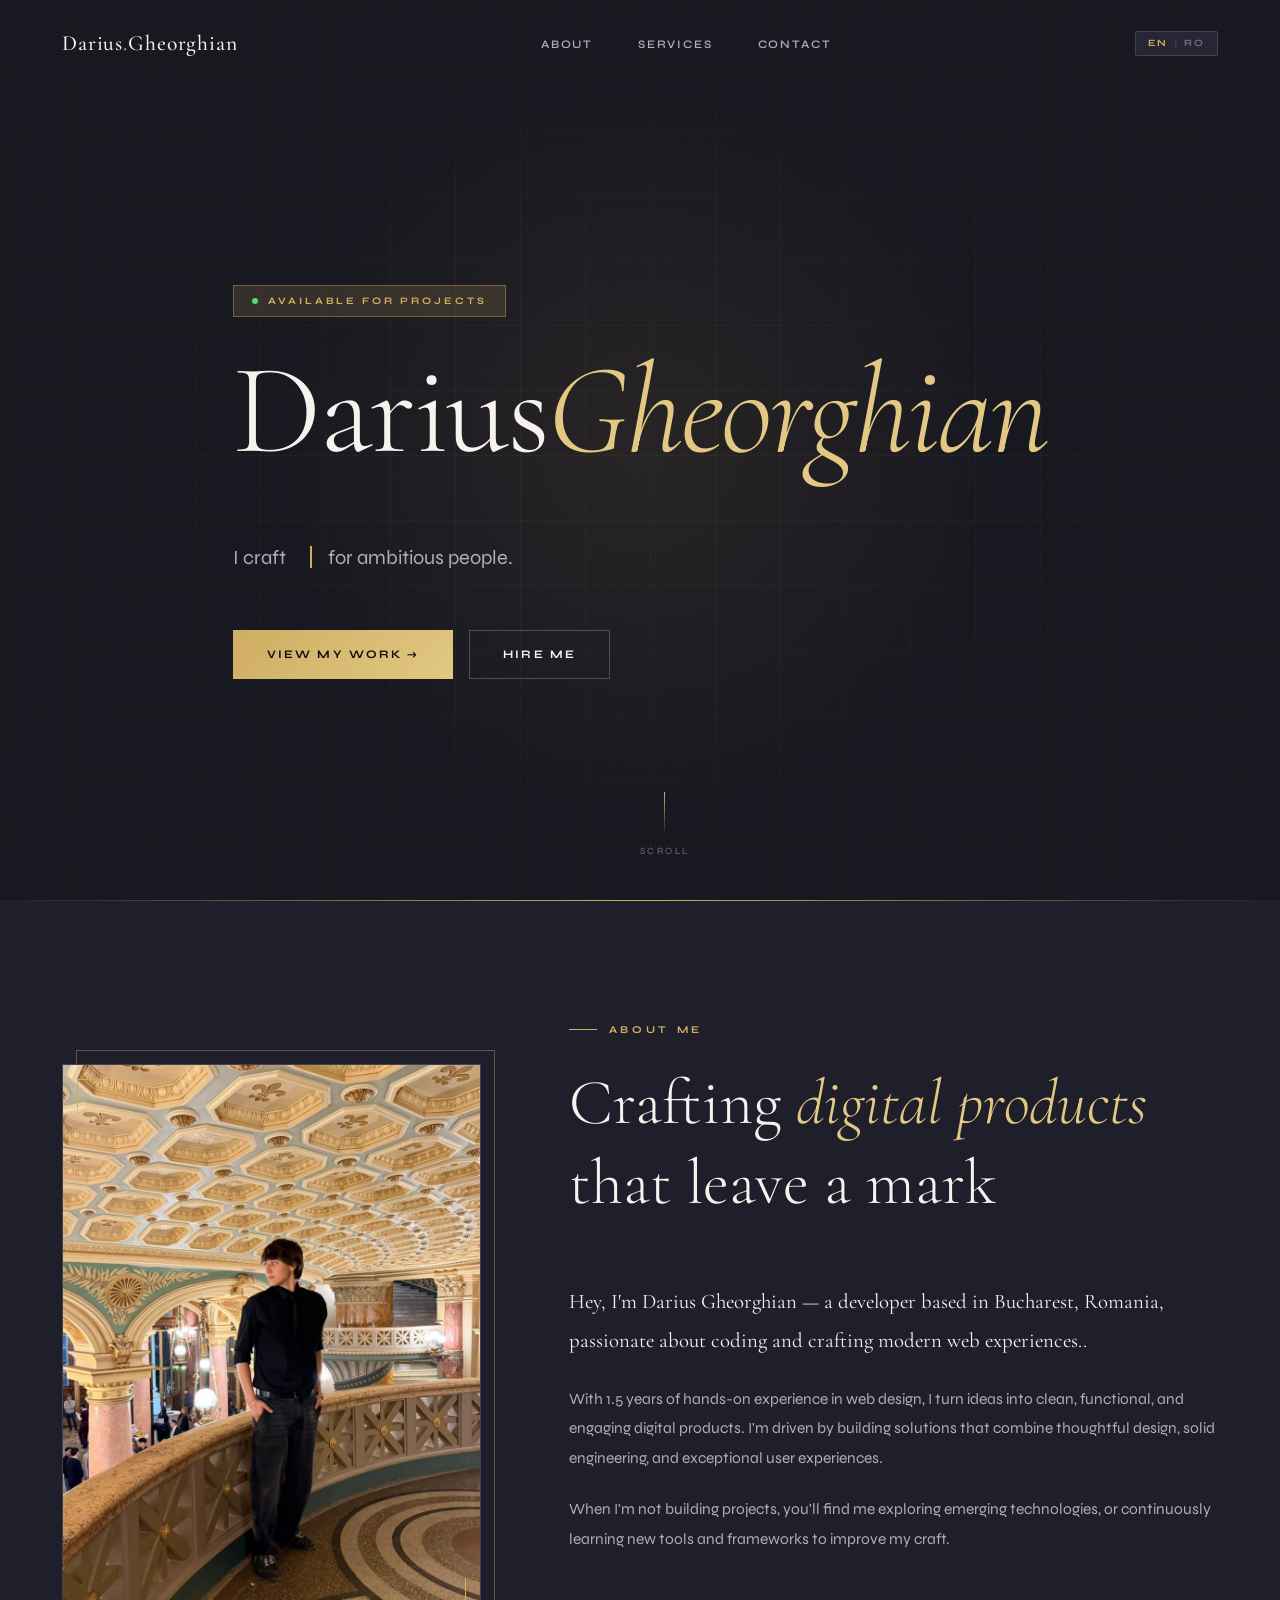
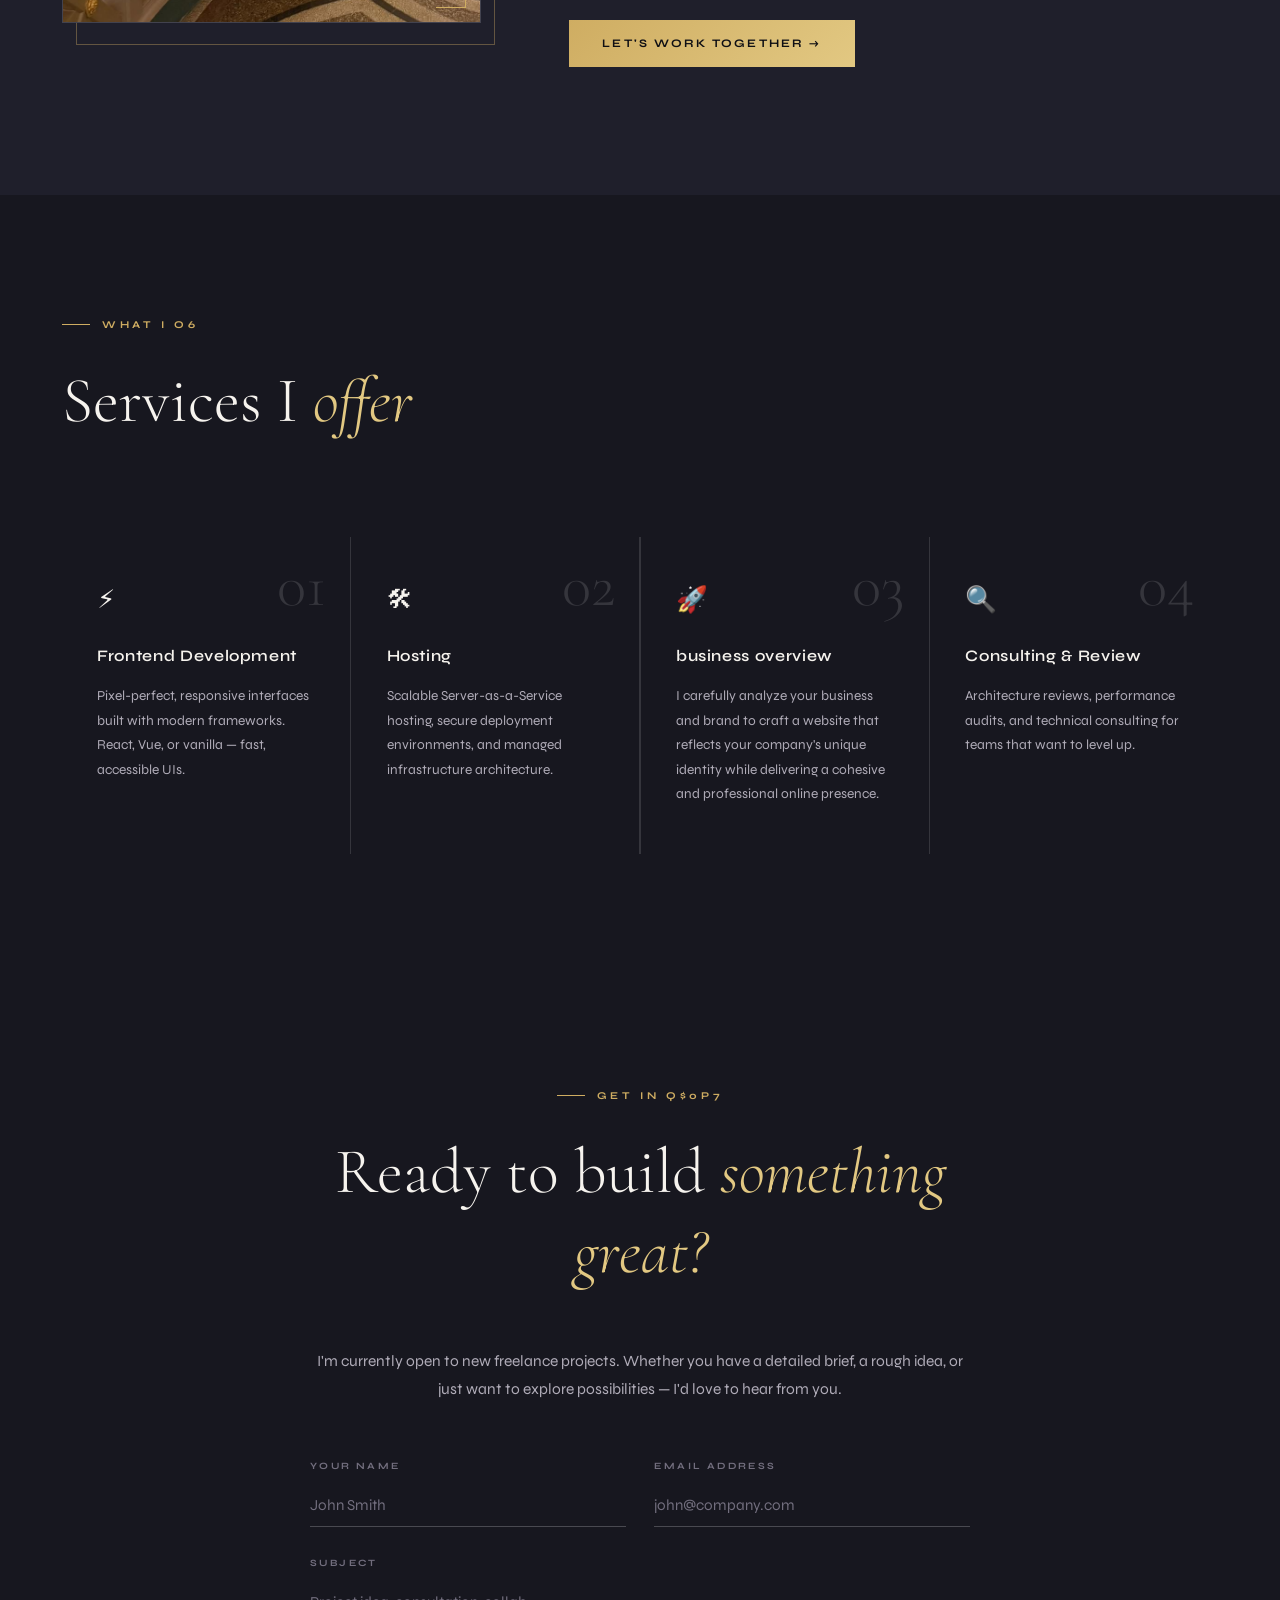
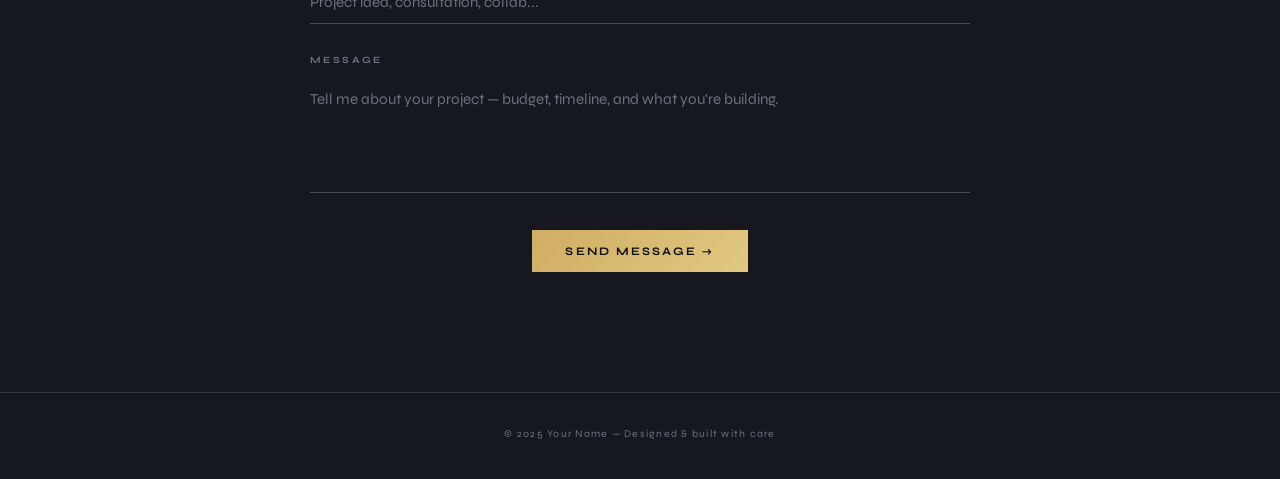
==== commit 5510bee4: "Add files via upload" ====
--- a/Claude Project/index.html
+++ b/Claude Project/index.html
@@ -3,96 +3,75 @@
 <head>
     <meta charset="UTF-8">
     <meta name="viewport" content="width=device-width, initial-scale=1.0">
-    <title>AboutGheorghian</title>
-
-    <!--
-    ━━━━━━━━━━━━━━━━━━━━━━━━━━━━━━━━━━━━━━━━━━━━━━━━━━━━━━
-    GOOGLE FONTS
-    We load two fonts from Google Fonts (free CDN):
-      • Cormorant Garamond — a high-contrast serif. Used for big
-        display headings. Gives that "luxury editorial" feeling.
-      • Syne — a geometric sans-serif. Clean and modern for body.
-    rel="preconnect" tells the browser to open a connection to
-    Google's servers early, so fonts load faster.
-    ━━━━━━━━━━━━━━━━━━━━━━━━━━━━━━━━━━━━━━━━━━━━━━━━━━━━━━
-    -->
+    <title>Darius Gheorghian - Developer</title>
     <link rel="preconnect" href="https://fonts.googleapis.com">
     <link rel="preconnect" href="https://fonts.gstatic.com" crossorigin>
     <link href="https://fonts.googleapis.com/css2?family=Cormorant+Garamond:ital,wght@0,300;0,400;0,500;0,600;1,300;1,400;1,600&family=Syne:wght@400;500;600;700&display=swap" rel="stylesheet">
-
-        <link rel="stylesheet" href="styles.css">
+    <link rel="stylesheet" href="styles.css">
+    <link rel="icon" type="image/png" href="favicon2.png">
 </head>
 <body>
-<!-- ──────────────────────────────────────────────────
-     NAVIGATION
-────────────────────────────────────────────────── -->
+
+<div id="progressBar"></div>
+
+<!-- ── NAVIGATION ── -->
 <nav id="nav">
     <div class="container">
-
-        <a href="#hero" class="nav-logo">About<span>.</span>Gheorghian</a>
+        <a href="#hero" class="nav-logo">Darius<span>.</span>Gheorghian</a>
 
         <ul class="nav-links" id="navLinks">
-            <li><a href="#about">About</a></li>
-            <li><a href="#services">Services</a></li>
-            <li><a href="#projects">Work</a></li>
-            <li><a href="#contact">Contact</a></li>
+            <li><a href="#about"    data-i18n="nav_about">About</a></li>
+            <li><a href="#services" data-i18n="nav_services">Services</a></li>
+            <li><a href="#contact"  data-i18n="nav_contact">Contact</a></li>
         </ul>
 
-        <button class="nav-burger" id="navBurger" aria-label="Toggle menu">
-            <span></span><span></span><span></span>
-        </button>
-
+        <div class="nav-right">
+            <!--
+              LANGUAGE TOGGLE
+              JS reads the current lang from <html lang="...">,
+              then swaps every [data-i18n] element on click.
+            -->
+            <button class="lang-toggle" id="langToggle" aria-label="Switch language">
+                <span class="lang-opt" data-lang="en">EN</span>
+                <span class="lang-divider">|</span>
+                <span class="lang-opt" data-lang="ro">RO</span>
+            </button>
+
+            <button class="nav-burger" id="navBurger" aria-label="Toggle menu">
+                <span></span><span></span><span></span>
+            </button>
+        </div>
     </div>
 </nav>
 
-<!-- ──────────────────────────────────────────────────
-     HERO
-────────────────────────────────────────────────── -->
+
+<!-- ── HERO ── -->
 <section id="hero">
     <div class="hero-grid"></div>
-    <div class="hero-orb"></div>
+    <div class="hero-orb" data-parallax-speed="0.04"></div>
     <div class="hero-noise"></div>
+    <div id="heroParticles"></div>
 
     <div class="container">
         <div class="hero-content">
 
-            <div class="hero-badge">Available for projects</div>
+            <div class="hero-badge" data-i18n="hero_badge">Available for projects</div>
+
+            <!-- EDIT: replace with your real name -->
+            <h1 class="hero-name">Darius<em>Gheorghian</em></h1>
 
             <!--
-                EDIT THIS: Replace "Your" and "Name" with your actual name.
-                The <em> tag makes text italic — here we use it to
-                colour your last name gold via CSS.
+              The typewriter target is left empty — JS fills it.
+              The surrounding text is translated via data-i18n on
+              two wrapper spans so the JS can swap each half.
             -->
-            <h1 class="hero-name">Your <em>Name</em></h1>
-
             <p class="hero-sub">
-                I craft&nbsp;<strong id="typewriter"></strong>
-                <span class="tw-cursor"></span>
-                &nbsp;for ambitious people.
+                <span data-i18n="hero_sub_before">I craft</span>&nbsp;<strong id="typewriter"></strong><span class="tw-cursor"></span>&nbsp;<span data-i18n="hero_sub_after">for ambitious people.</span>
             </p>
 
             <div class="hero-ctas">
-                <a href="#projects" class="btn btn-primary">View My Work →</a>
-                <a href="#contact"  class="btn btn-ghost">Hire Me</a>
-            </div>
-
-            <!--
-                data-count is a custom HTML attribute.
-                JS reads it with el.dataset.count to know what to count to.
-            -->
-            <div class="hero-stats">
-                <div>
-                    <div class="stat-num" data-count="50">0</div>
-                    <div class="stat-label">Projects Completed</div>
-                </div>
-                <div>
-                    <div class="stat-num" data-count="3">0</div>
-                    <div class="stat-label">Years Experience</div>
-                </div>
-                <div>
-                    <div class="stat-num" data-count="30">0</div>
-                    <div class="stat-label">Happy Clients</div>
-                </div>
+                <a href="#services" class="btn btn-primary magnetic" data-i18n="hero_cta_work">View My Work →</a>
+                <a href="#contact"  class="btn btn-ghost  magnetic" data-i18n="hero_cta_hire">Hire Me</a>
             </div>
 
         </div>
@@ -100,266 +79,164 @@
 
     <div class="scroll-cue">
         <div class="scroll-line"></div>
-        <span>Scroll</span>
-    </div>
-</section>
-
-<!-- ──────────────────────────────────────────────────
-     ABOUT
-────────────────────────────────────────────────── -->
+        <span data-i18n="scroll">Scroll</span>
+    </div>
+</section>
+
+
+<!-- ── ABOUT ── -->
 <section id="about">
     <div class="container">
         <div class="about-grid">
 
-            <div class="reveal" style="position:relative">
+            <div class="reveal-left" style="position:relative">
                 <div class="about-photo">
                     <!--
-                        HOW TO ADD YOUR PHOTO:
-                        Remove the <span> below and replace with:
-                        <img src="photo.jpg" alt="Your Name"
-                             style="width:100%;height:100%;object-fit:cover;">
-                        Put photo.jpg in the same folder as index.html.
+                      Replace this <span> with your real photo:
+                      <img src="photo.jpg" alt="Your Name"
+                           style="width:100%;height:100%;object-fit:cover;">
                     -->
-                    <span>Your Photo</span>
+                    <img src="img/ME.png" alt="">
                 </div>
                 <div class="about-frame"></div>
             </div>
 
-            <div class="about-text">
-                <div class="eyebrow reveal">About Me</div>
-                <h2 class="section-title reveal" style="margin-bottom:1.8rem">
+            <div class="about-text reveal-right">
+                <div class="eyebrow" data-scramble data-i18n="about_eyebrow">About Me</div>
+
+                <!--
+                  data-i18n-html is used for elements that contain
+                  child HTML tags (like <em>). JS sets innerHTML
+                  instead of textContent so the tags are preserved.
+                -->
+                <h2 class="section-title reveal" data-i18n-html="about_title" style="margin-bottom:1.8rem">
                     Crafting <em>digital products</em> that leave a mark
                 </h2>
 
                 <div class="reveal">
-                    <!--
-                        EDIT THIS: Write your own bio.
-                        The first <p> uses a larger serif font (via CSS).
-                        Keep it punchy — 1-2 sentences.
-                    -->
-                    <p>Hey, I'm Your Name — a full-stack developer based in [Your City], passionate about building elegant, high-performance web applications.</p>
-                    <p>With X years of hands-on experience I turn complex ideas into clean, maintainable code. I care as much about developer ergonomics as user experience.</p>
-                    <p>When I'm not shipping code you'll find me exploring new frameworks, contributing to open source, or perfecting my morning coffee ritual.</p>
+                    <!-- EDIT: your actual bio -->
+                    <p data-i18n="about_p1">Hello i am a good developer in bucharest my name is chchc  u love vcodng [Your City], passionate about building elegant, high-performance web applications.</p>
+                    <p data-i18n="about_p2">With X years of hands-on experience I turn complex ideas into clean, maintainable code. I care as much about developer ergonomics as user experience.</p>
+                    <p data-i18n="about_p3">When I'm not shipping code you'll find me exploring new frameworks, contributing to open source, or perfecting my morning coffee ritual.</p>
                 </div>
 
                 <div class="reveal" style="margin-top:2.2rem">
-                    <a href="#contact" class="btn btn-primary">Let's Work Together →</a>
-                </div>
-            </div>
-
-        </div>
-    </div>
-</section>
-
-<!-- ──────────────────────────────────────────────────
-     SERVICES
-────────────────────────────────────────────────── -->
+                    <a href="#contact" class="btn btn-primary magnetic" data-i18n="about_cta">Let's Work Together →</a>
+                </div>
+            </div>
+
+        </div>
+    </div>
+</section>
+
+
+<!-- ── SERVICES ── -->
 <section id="services">
     <div class="container">
-        <div class="eyebrow reveal">What I Do</div>
-        <h2 class="section-title reveal">Services I <em>offer</em></h2>
-
-        <!--
-            EDIT THIS: Add/remove/rename cards to match your actual skills.
-            Each card is one .service-card div inside .services-grid.
-        -->
+        <div class="eyebrow reveal" data-scramble data-i18n="services_eyebrow">What I Do</div>
+        <h2 class="section-title reveal" data-i18n-html="services_title">Services I <em>offer</em></h2>
+
+        <!-- EDIT: update cards to your real skills -->
         <div class="services-grid stagger">
 
-            <div class="service-card">
+            <div class="service-card tilt">
                 <span class="service-num">01</span>
                 <span class="service-icon">⚡</span>
-                <h3 class="service-title">Frontend Development</h3>
-                <p class="service-desc">Pixel-perfect, responsive interfaces built with modern frameworks. React, Vue, or vanilla — I deliver fast, accessible UIs.</p>
-            </div>
-
-            <div class="service-card">
+                <h3 class="service-title" data-i18n="s1_title">Frontend Development</h3>
+                <p class="service-desc"  data-i18n="s1_desc">Pixel-perfect, responsive interfaces built with modern frameworks. React, Vue, or vanilla — fast, accessible UIs.</p>
+            </div>
+
+            <div class="service-card tilt">
                 <span class="service-num">02</span>
                 <span class="service-icon">🛠</span>
-                <h3 class="service-title">Backend & APIs</h3>
-                <p class="service-desc">Scalable server-side solutions, RESTful and GraphQL APIs, and database architecture. Node.js, Python, PostgreSQL — built to last.</p>
-            </div>
-
-            <div class="service-card">
+                <h3 class="service-title" data-i18n="s2_title">Backend & APIs</h3>
+                <p class="service-desc"  data-i18n="s2_desc">Scalable server-side solutions, RESTful and GraphQL APIs, and database architecture. Built to last.</p>
+            </div>
+
+            <div class="service-card tilt">
                 <span class="service-num">03</span>
                 <span class="service-icon">🚀</span>
-                <h3 class="service-title">Full-Stack Apps</h3>
-                <p class="service-desc">End-to-end development from brief to deployment. Auth, payments, real-time features — handled with care and craft.</p>
-            </div>
-
-            <div class="service-card">
+                <h3 class="service-title" data-i18n="s3_title">Full-Stack Apps</h3>
+                <p class="service-desc"  data-i18n="s3_desc">End-to-end from brief to deployment. Auth, payments, real-time features — handled with care and craft.</p>
+            </div>
+
+            <div class="service-card tilt">
                 <span class="service-num">04</span>
                 <span class="service-icon">🔍</span>
-                <h3 class="service-title">Consulting & Review</h3>
-                <p class="service-desc">Architecture reviews, performance audits, and technical consulting for teams that want to level up their codebase.</p>
-            </div>
-
-        </div>
-    </div>
-</section>
-
-<!-- ──────────────────────────────────────────────────
-     PROJECTS
-────────────────────────────────────────────────── -->
-<section id="projects">
-    <div class="container">
-        <div class="eyebrow reveal">Selected Work</div>
-        <h2 class="section-title reveal">Projects I'm <em>proud of</em></h2>
-
-        <!--
-            EDIT THIS: Replace placeholder gradients with real screenshots.
-            Inside each .proj-img, add:
-            <img src="screenshot.jpg" alt="Project name"
-                 style="width:100%;height:100%;object-fit:cover;display:block;">
-        -->
-        <div class="projects-grid">
-
-            <div class="proj reveal">
-                <div class="proj-img">
-                    <div class="proj-overlay">
-                        <div class="proj-view">↗</div>
-                    </div>
-                </div>
-                <div class="proj-info">
-                    <div class="proj-tags">
-                        <span class="tag">React</span>
-                        <span class="tag">Node.js</span>
-                        <span class="tag">PostgreSQL</span>
-                    </div>
-                    <h3 class="proj-title">Project Title One</h3>
-                    <p class="proj-desc">A concise description of the project — the problem, the approach, and the result. Real numbers are powerful here.</p>
-                </div>
-            </div>
-
-            <div class="proj reveal" style="transition-delay:.1s">
-                <div class="proj-img">
-                    <div class="proj-overlay">
-                        <div class="proj-view">↗</div>
-                    </div>
-                </div>
-                <div class="proj-info">
-                    <div class="proj-tags">
-                        <span class="tag">Next.js</span>
-                        <span class="tag">Tailwind</span>
-                    </div>
-                    <h3 class="proj-title">Project Title Two</h3>
-                    <p class="proj-desc">Your second-best project. Keep descriptions tight — one sentence on the challenge, one on the outcome.</p>
-                </div>
-            </div>
-
-            <div class="proj reveal" style="transition-delay:.18s">
-                <div class="proj-img">
-                    <div class="proj-overlay">
-                        <div class="proj-view">↗</div>
-                    </div>
-                </div>
-                <div class="proj-info">
-                    <div class="proj-tags">
-                        <span class="tag">Python</span>
-                        <span class="tag">FastAPI</span>
-                    </div>
-                    <h3 class="proj-title">Project Title Three</h3>
-                    <p class="proj-desc">Highlight a unique technical challenge you overcame. Specificity builds credibility with prospective clients.</p>
-                </div>
-            </div>
-
-            <div class="proj reveal" style="transition-delay:.26s">
-                <div class="proj-img">
-                    <div class="proj-overlay">
-                        <div class="proj-view">↗</div>
-                    </div>
-                </div>
-                <div class="proj-info">
-                    <div class="proj-tags">
-                        <span class="tag">Vue.js</span>
-                        <span class="tag">Firebase</span>
-                        <span class="tag">Stripe</span>
-                    </div>
-                    <h3 class="proj-title">Project Title Four</h3>
-                    <p class="proj-desc">Your most impressive work goes last — that's what visitors remember. Consider linking this one to a live demo.</p>
-                </div>
-            </div>
-
-        </div>
-    </div>
-</section>
-
-<!-- ──────────────────────────────────────────────────
-     CONTACT
-────────────────────────────────────────────────── -->
+                <h3 class="service-title" data-i18n="s4_title">Consulting & Review</h3>
+                <p class="service-desc"  data-i18n="s4_desc">Architecture reviews, performance audits, and technical consulting for teams that want to level up.</p>
+            </div>
+
+        </div>
+    </div>
+</section>
+
+
+<!-- ── CONTACT ── -->
 <section id="contact">
     <div class="container">
         <div class="contact-wrap">
 
-            <div class="eyebrow reveal" style="justify-content:center">Get In Touch</div>
-            <h2 class="section-title reveal">Ready to build <em>something great?</em></h2>
-
-            <p class="contact-sub reveal">
+            <div class="eyebrow reveal" data-scramble style="justify-content:center" data-i18n="contact_eyebrow">Get In Touch</div>
+            <h2 class="section-title reveal" data-i18n-html="contact_title">Ready to build <em>something great?</em></h2>
+
+            <p class="contact-sub reveal" data-i18n="contact_sub">
                 I'm currently open to new freelance projects. Whether you have a detailed brief,
                 a rough idea, or just want to explore possibilities — I'd love to hear from you.
             </p>
 
-            <!--
-                FORM SUBMISSION
-                This form currently shows a success message in JS.
-                To make it actually send emails, replace the JS handler with:
-                  Option A) Formspree.io — free, 50 submissions/month
-                  Option B) EmailJS — send directly from browser
-                  Option C) Your own backend endpoint
-            -->
-            <form class="contact-form stagger reveal" id="contactForm">
+            <form class="contact-form stagger reveal" id="contactForm"
+                  action="https://formspree.io/f/xjgzpgwz"
+                  method="POST">
 
                 <div class="form-row">
                     <div class="form-group">
-                        <label for="name">Your Name</label>
-                        <input type="text" id="name" name="name" placeholder="John Smith" required>
+                        <label for="fname" data-i18n="form_name_label">Your Name</label>
+                        <input type="text" id="fname" name="name"
+                               data-i18n-placeholder="form_name_ph"
+                               placeholder="John Smith" required>
                     </div>
                     <div class="form-group">
-                        <label for="email">Email Address</label>
-                        <input type="email" id="email" name="email" placeholder="john@company.com" required>
+                        <label for="femail" data-i18n="form_email_label">Email Address</label>
+                        <input type="email" id="femail" name="email"
+                               data-i18n-placeholder="form_email_ph"
+                               placeholder="john@company.com" required>
                     </div>
                 </div>
 
                 <div class="form-group">
-                    <label for="subject">Subject</label>
-                    <input type="text" id="subject" name="subject" placeholder="Project idea, consultation, collab...">
+                    <label for="fsubject" data-i18n="form_subject_label">Subject</label>
+                    <input type="text" id="fsubject" name="subject"
+                           data-i18n-placeholder="form_subject_ph"
+                           placeholder="Project idea, consultation, collab...">
                 </div>
 
                 <div class="form-group">
-                    <label for="message">Message</label>
-                    <textarea id="message" name="message" rows="5" placeholder="Tell me about your project — budget, timeline, and what you're building."></textarea>
+                    <label for="fmessage" data-i18n="form_message_label">Message</label>
+                    <textarea id="fmessage" name="message" rows="5"
+                              data-i18n-placeholder="form_message_ph"
+                              placeholder="Tell me about your project — budget, timeline, and what you're building."></textarea>
                 </div>
 
                 <div class="form-submit">
-                    <button type="submit" class="btn btn-primary" id="submitBtn">Send Message →</button>
+                    <button type="submit" class="btn btn-primary magnetic" id="submitBtn" data-i18n="form_submit">Send Message →</button>
                 </div>
 
             </form>
 
-            <!-- EDIT: Replace # with your real social URLs -->
-            <div class="socials reveal">
-                <a href="https://github.com"   class="social-link" target="_blank">GitHub</a>
-                <a href="https://linkedin.com" class="social-link" target="_blank">LinkedIn</a>
-                <a href="https://twitter.com"  class="social-link" target="_blank">Twitter / X</a>
-                <a href="mailto:you@email.com" class="social-link">Email Me</a>
-            </div>
-
-        </div>
-    </div>
-</section>
-
-<!-- FOOTER -->
+
+
+        </div>
+    </div>
+</section>
+
 <footer>
     <div class="container">
-        <p>© 2025 Your Name — Designed & built with care</p>
+        <!-- EDIT: your name and year -->
+        <p data-i18n="footer">© 2025 Your Name — Designed & built with care</p>
     </div>
 </footer>
 
-
-<!-- ══════════════════════════════════════════════════════════════
-     JAVASCRIPT
-     We use vanilla JS — zero libraries, zero dependencies.
-     Everything is broken into clearly labelled sections.
-══════════════════════════════════════════════════════════════ -->
-    <script src="script.js"></script>
+<script src="main.js"></script>
 </body>
 </html>
--- a/Claude Project/styles.css
+++ b/Claude Project/styles.css
@@ -1,858 +1,876 @@
 /* ━━━━━━━━━━━━━━━━━━━━━━━━━━━━━━━━━━━━━━━━━━━━━━━━━━━━━━━━
-           CSS CUSTOM PROPERTIES (VARIABLES)
-           Defined on :root so they're accessible everywhere.
-           Change one variable → updates the whole page.
-           Think of it exactly like a constant in JavaScript.
-           ━━━━━━━━━━━━━━━━━━━━━━━━━━━━━━━━━━━━━━━━━━━━━━━━━━━━━━━━ */
-        :root {
-            /* Backgrounds — layered dark surfaces */
-            --bg-base:     #09090b;
-            --bg-surface:  #111115;
-            --bg-elevated: #1a1a21;
-            --bg-card:     #16161c;
-
-            /* Borders */
-            --border:         rgba(255, 255, 255, 0.07);
-            --border-hover:   rgba(255, 255, 255, 0.12);
-            --border-accent:  rgba(196, 161, 85, 0.25);
-
-            /* Text hierarchy */
-            --text-primary:   #f2efe9;
-            --text-secondary: #7e7a87;
-            --text-muted:     #3e3c45;
-
-            /* Gold accent — the signature colour of this design */
-            --gold:      #c4a155;
-            --gold-lt:   #d9bb7a;
-            --gold-dim:  rgba(196, 161, 85, 0.12);
-            --gold-glow: rgba(196, 161, 85, 0.18);
-
-            /* Typography */
-            --font-display: 'Cormorant Garamond', Georgia, serif;
-            --font-body:    'Syne', system-ui, sans-serif;
-
-            /*
-            clamp(MIN, PREFERRED, MAX)
-            A powerful CSS function for fluid / responsive type.
-            The font grows with the viewport but never goes
-            below MIN or above MAX.
-            */
-            --size-hero: clamp(3.8rem, 10vw, 9.5rem);
-            --size-h2:   clamp(2.2rem, 5vw,  4rem);
-            --size-h3:   clamp(1.1rem, 2vw,  1.45rem);
-
-            /* Transitions */
-            --ease:       cubic-bezier(0.16, 1, 0.3, 1);
-            --transition: all 0.45s var(--ease);
-        }
-
-        /* ━━━━━━━━━━━━━━━━━━━━━━━━━━━━━━━━━━━━━━━━━━━━━━━━━━━━━━━━
-           CSS RESET
-           Browsers ship with their own default styles (margins,
-           paddings, font sizes). We zero them out so we build
-           on a perfectly blank slate.
-           box-sizing: border-box means width/height include padding
-           and borders — avoids confusing layout math.
-           ━━━━━━━━━━━━━━━━━━━━━━━━━━━━━━━━━━━━━━━━━━━━━━━━━━━━━━━━ */
-        *, *::before, *::after {
-            margin: 0;
-            padding: 0;
-            box-sizing: border-box;
-        }
-
-        html {
-            scroll-behavior: smooth; /* Smooth jump when clicking anchor links */
-        }
-
-        body {
-            background: var(--bg-base);
-            color: var(--text-primary);
-            font-family: var(--font-body);
-            line-height: 1.65;
-            overflow-x: hidden;   /* No horizontal scroll bar from animation overflow */
-        }
-
-        img { max-width: 100%; display: block; }
-        a   { text-decoration: none; }
-        ul  { list-style: none; }
-
-      
-        /* ━━━━━━━━━━━━━━━━━━━━━━━━━━━━━━━━━━━━━━━━━━━━━━━━━━━━━━━━
-           SCROLL REVEAL SYSTEM
-           Elements start invisible + shifted down.
-           JS adds .visible when they enter the viewport,
-           which triggers this CSS transition.
-           ━━━━━━━━━━━━━━━━━━━━━━━━━━━━━━━━━━━━━━━━━━━━━━━━━━━━━━━━ */
-        .reveal {
-            opacity: 0;
-            transform: translateY(45px);
-            transition: opacity .9s var(--ease),
-                        transform .9s var(--ease);
-        }
-        .reveal.visible {
-            opacity: 1;
-            transform: translateY(0);
-        }
-
-        /* Stagger: parent gets .reveal-stagger, children animate in sequence */
-        .stagger > * {
-            opacity: 0;
-            transform: translateY(30px);
-            transition: opacity .7s var(--ease), transform .7s var(--ease);
-        }
-        .stagger.visible > *:nth-child(1) { opacity:1; transform:translateY(0); transition-delay:.05s }
-        .stagger.visible > *:nth-child(2) { opacity:1; transform:translateY(0); transition-delay:.15s }
-        .stagger.visible > *:nth-child(3) { opacity:1; transform:translateY(0); transition-delay:.25s }
-        .stagger.visible > *:nth-child(4) { opacity:1; transform:translateY(0); transition-delay:.35s }
-        .stagger.visible > *:nth-child(5) { opacity:1; transform:translateY(0); transition-delay:.45s }
-        .stagger.visible > *:nth-child(6) { opacity:1; transform:translateY(0); transition-delay:.55s }
-
-        /* ━━━━━━━━━━━━━━━━━━━━━━━━━━━━━━━━━━━━━━━━━━━━━━━━━━━━━━━━
-           LAYOUT UTILITIES
-           ━━━━━━━━━━━━━━━━━━━━━━━━━━━━━━━━━━━━━━━━━━━━━━━━━━━━━━━━ */
-        .container {
-            max-width: 1220px;
-            margin: 0 auto;
-            padding: 0 2rem;
-        }
-
-        section { padding: 7rem 0; }
-
-        /* Gold eyebrow label used above section titles */
-        .eyebrow {
-            display: inline-flex;
-            align-items: center;
-            gap: .75rem;
-            font-size: .65rem;
-            font-weight: 700;
-            letter-spacing: .35em;
-            text-transform: uppercase;
-            color: var(--gold);
-            margin-bottom: 1.4rem;
-        }
-        .eyebrow::before {
-            content: '';
-            width: 28px; height: 1px;
-            background: var(--gold);
-        }
-
-        /* Section heading */
-        .section-title {
-            font-family: var(--font-display);
-            font-size: var(--size-h2);
-            font-weight: 300;
-            line-height: 1.08;
-            color: var(--text-primary);
-        }
-        .section-title em {
-            font-style: italic;
-            color: var(--gold-lt);
-        }
-
-        /* Gold horizontal rule — decorative divider */
-        .gold-rule {
-            width: 100%;
-            height: 1px;
-            background: linear-gradient(90deg, transparent, var(--gold), transparent);
-        }
-
-        /* ━━━━━━━━━━━━━━━━━━━━━━━━━━━━━━━━━━━━━━━━━━━━━━━━━━━━━━━━
-           BUTTONS
-           Two variants: filled (primary) and outline (ghost).
-           The shimmer on hover is a pseudo-element that slides
-           across — pure CSS, zero JS.
-           ━━━━━━━━━━━━━━━━━━━━━━━━━━━━━━━━━━━━━━━━━━━━━━━━━━━━━━━━ */
-        .btn {
-            display: inline-flex;
-            align-items: center;
-            gap: .5rem;
-            padding: .85rem 2rem;
-            font-family: var(--font-body);
-            font-size: .72rem;
-            font-weight: 700;
-            letter-spacing: .18em;
-            text-transform: uppercase;
-            border: none;
-            cursor: pointer;
-            position: relative;
-            overflow: hidden;
-            transition: var(--transition);
-        }
-
-        .btn-primary {
-            background: var(--gold);
-            color: #09090b;
-        }
-        /* Sliding shimmer: hides off-left, reveals on hover */
-        .btn-primary::after {
-            content: '';
-            position: absolute;
-            inset: 0;
-            background: linear-gradient(105deg, transparent 30%, rgba(255,255,255,.25) 50%, transparent 70%);
-            transform: translateX(-120%);
-            transition: transform .55s ease;
-        }
-        .btn-primary:hover { transform: translateY(-2px); box-shadow: 0 12px 35px var(--gold-glow); }
-        .btn-primary:hover::after { transform: translateX(120%); }
-
-        .btn-ghost {
-            background: transparent;
-            color: var(--text-primary);
-            border: 1px solid var(--border-hover);
-        }
-        .btn-ghost:hover {
-            border-color: var(--gold);
-            color: var(--gold);
-            transform: translateY(-2px);
-        }
-
-        /* ━━━━━━━━━━━━━━━━━━━━━━━━━━━━━━━━━━━━━━━━━━━━━━━━━━━━━━━━
-           NAV
-           Fixed at the top. Gains backdrop-filter blur when user
-           scrolls (JS adds .scrolled class).
-           ━━━━━━━━━━━━━━━━━━━━━━━━━━━━━━━━━━━━━━━━━━━━━━━━━━━━━━━━ */
-        #nav {
-            position: fixed;
-            inset: 0 0 auto 0;
-            z-index: 100;
-            padding: 1.6rem 0;
-            transition: background .4s ease, padding .4s ease, border-color .4s ease;
-        }
-        #nav.scrolled {
-            background: rgba(9, 9, 11, 0.82);
-            /*
-            backdrop-filter: blur() creates the frosted-glass effect.
-            It blurs whatever is behind the element.
-            -webkit- prefix is needed for Safari.
-            */
-            backdrop-filter: blur(24px);
-            -webkit-backdrop-filter: blur(24px);
-            border-bottom: 1px solid var(--border);
-            padding: 1rem 0;
-        }
-        #nav .container {
-            display: flex;
-            align-items: center;
-            justify-content: space-between;
-        }
-
-        /* Logo */
-        .nav-logo {
-            font-family: var(--font-display);
-            font-size: 1.35rem;
-            font-weight: 500;
-            color: var(--text-primary);
-            letter-spacing: .04em;
-        }
-        .nav-logo span { color: var(--gold); }
-
-        /* Desktop links */
-        .nav-links {
-            display: flex;
-            gap: 2.8rem;
-        }
-        .nav-links a {
-            color: var(--text-secondary);
-            font-size: .72rem;
-            font-weight: 600;
-            letter-spacing: .16em;
-            text-transform: uppercase;
-            position: relative;
-            transition: color .3s;
-        }
-        /* Animated underline — grows from left on hover */
-        .nav-links a::after {
-            content: '';
-            position: absolute;
-            bottom: -4px; left: 0;
-            width: 0; height: 1px;
-            background: var(--gold);
-            transition: width .35s var(--ease);
-        }
-        .nav-links a:hover { color: var(--text-primary); }
-        .nav-links a:hover::after { width: 100%; }
-
-        /* Hamburger icon (mobile only) */
-        .nav-burger {
-            display: none;
-            flex-direction: column;
-            gap: 5px;
-            cursor: pointer;
-            padding: 6px;
-            background: none;
-            border: none;
-        }
-        .nav-burger span {
-            display: block;
-            width: 22px; height: 1.5px;
-            background: var(--text-primary);
-            transition: var(--transition);
-        }
-        .nav-burger.open span:nth-child(1) { transform: translateY(6.5px) rotate(45deg); }
-        .nav-burger.open span:nth-child(2) { opacity: 0; transform: scaleX(0); }
-        .nav-burger.open span:nth-child(3) { transform: translateY(-6.5px) rotate(-45deg); }
-
-        /* ━━━━━━━━━━━━━━━━━━━━━━━━━━━━━━━━━━━━━━━━━━━━━━━━━━━━━━━━
-           HERO
-           Full viewport height. A CSS grid background pattern is
-           drawn using two repeating-linear-gradient layers.
-           The glowing orb is a radial-gradient + keyframe animation.
-           ━━━━━━━━━━━━━━━━━━━━━━━━━━━━━━━━━━━━━━━━━━━━━━━━━━━━━━━━ */
-        #hero {
-            min-height: 100dvh; /* dvh = dynamic viewport height (mobile safe) */
-            display: flex;
-            align-items: center;
-            position: relative;
-            overflow: hidden;
-            padding: 9rem 0 5rem;
-        }
-
-        /* Grid lines background — pure CSS */
-        .hero-grid {
-            position: absolute;
-            inset: 0;
-            background-image:
-                linear-gradient(rgba(196,161,85,.045) 1px, transparent 1px),
-                linear-gradient(90deg, rgba(196,161,85,.045) 1px, transparent 1px);
-            background-size: 65px 65px;
-            /*
-            mask-image fades the grid so it's invisible at edges,
-            keeping focus on the centre content.
-            */
-            mask-image: radial-gradient(ellipse 70% 70% at 50% 50%, black 25%, transparent 100%);
-        }
-
-        /* Soft glowing orb behind the text */
-        .hero-orb {
-            position: absolute;
-            width: 700px; height: 700px;
-            border-radius: 50%;
-            background: radial-gradient(circle, rgba(196,161,85,.07) 0%, transparent 68%);
-            top: 50%; left: 50%;
-            transform: translate(-50%, -50%);
-            animation: orb-pulse 7s ease-in-out infinite;
-        }
-
-        @keyframes orb-pulse {
-            0%, 100% { transform: translate(-50%, -50%) scale(1);   opacity: .7; }
-            50%       { transform: translate(-50%, -50%) scale(1.12); opacity: 1; }
-        }
-
-        /* Noise texture overlay for depth */
-        .hero-noise {
-            position: absolute;
-            inset: 0;
-            background-image: url("data:image/svg+xml,%3Csvg viewBox='0 0 256 256' xmlns='http://www.w3.org/2000/svg'%3E%3Cfilter id='noise'%3E%3CfeTurbulence type='fractalNoise' baseFrequency='0.9' numOctaves='4' stitchTiles='stitch'/%3E%3C/filter%3E%3Crect width='100%25' height='100%25' filter='url(%23noise)' opacity='0.04'/%3E%3C/svg%3E");
-            background-size: 180px;
-            opacity: .35;
-            pointer-events: none;
-        }
-
-        .hero-content { position: relative; z-index: 1; }
-
-        /*
-        Each hero text element is hidden (opacity:0) and uses
-        CSS @keyframes + animation-delay to stagger its entrance.
-        The "forwards" fill-mode keeps the element visible after
-        the animation ends.
-        */
-        @keyframes hero-rise {
-            from { opacity: 0; transform: translateY(35px); }
-            to   { opacity: 1; transform: translateY(0);    }
-        }
-
-        .hero-badge {
-            display: inline-flex;
-            align-items: center;
-            gap: .6rem;
-            padding: .4rem 1rem;
-            border: 1px solid var(--border-accent);
-            background: var(--gold-dim);
-            font-size: .62rem;
-            font-weight: 700;
-            letter-spacing: .3em;
-            text-transform: uppercase;
-            color: var(--gold);
-            margin-bottom: 2rem;
-            opacity: 0;
-            animation: hero-rise .8s var(--ease) .2s forwards;
-        }
-        /* Pulsing green dot */
-        .hero-badge::before {
-            content: '';
-            width: 6px; height: 6px;
-            border-radius: 50%;
-            background: #4ade80;
-            box-shadow: 0 0 0 0 rgba(74,222,128,.4);
-            animation: ping 2s ease-in-out infinite;
-        }
-        @keyframes ping {
-            0%   { box-shadow: 0 0 0 0 rgba(74,222,128,.4); }
-            70%  { box-shadow: 0 0 0 8px rgba(74,222,128,0); }
-            100% { box-shadow: 0 0 0 0 rgba(74,222,128,0); }
-        }
-
-        .hero-name {
-            font-family: var(--font-display);
-            font-size: var(--size-hero);
-            font-weight: 300;
-            line-height: .97;
-            letter-spacing: -.02em;
-            color: var(--text-primary);
-            margin-bottom: 1.8rem;
-            opacity: 0;
-            animation: hero-rise .9s var(--ease) .45s forwards;
-        }
-        .hero-name em { font-style: italic; color: var(--gold-lt); }
-
-        .hero-sub {
-            font-size: clamp(.95rem, 2vw, 1.25rem);
-            color: var(--text-secondary);
-            font-weight: 400;
-            margin-bottom: 3rem;
-            display: flex;
-            align-items: center;
-            flex-wrap: wrap;
-            gap: .4rem;
-            opacity: 0;
-            animation: hero-rise .9s var(--ease) .65s forwards;
-        }
-        .hero-sub strong { color: var(--text-primary); font-weight: 500; }
-
-        /* Blinking typewriter pipe */
-        .tw-cursor {
-            display: inline-block;
-            width: 2px; height: 1.1em;
-            background: var(--gold);
-            vertical-align: middle;
-            animation: blink .85s step-end infinite;
-        }
-        @keyframes blink { 0%,100%{opacity:1} 50%{opacity:0} }
-
-        .hero-ctas {
-            display: flex;
-            gap: 1rem;
-            flex-wrap: wrap;
-            opacity: 0;
-            animation: hero-rise .9s var(--ease) .85s forwards;
-        }
-
-        /* Stats row */
-        .hero-stats {
-            display: flex;
-            gap: 3.5rem;
-            margin-top: 4.5rem;
-            padding-top: 3rem;
-            border-top: 1px solid var(--border);
-            flex-wrap: wrap;
-            opacity: 0;
-            animation: hero-rise .9s var(--ease) 1.05s forwards;
-        }
-        .stat-num {
-            font-family: var(--font-display);
-            font-size: 2.6rem;
-            font-weight: 300;
-            color: var(--gold-lt);
-            line-height: 1;
-        }
-        .stat-label {
-            font-size: .62rem;
-            font-weight: 600;
-            letter-spacing: .15em;
-            text-transform: uppercase;
-            color: var(--text-muted);
-            margin-top: .4rem;
-        }
-
-        /* Animated scroll line at bottom of hero */
-        .scroll-cue {
-            position: absolute;
-            bottom: 2.5rem;
-            left: 50%;
-            transform: translateX(-50%);
-            display: flex;
-            flex-direction: column;
-            align-items: center;
-            gap: .5rem;
-            color: var(--text-muted);
-            font-size: .6rem;
-            letter-spacing: .25em;
-            text-transform: uppercase;
-            opacity: 0;
-            animation: hero-rise 1s ease 1.6s forwards;
-        }
-        .scroll-line {
-            width: 1px; height: 42px;
-            background: linear-gradient(to bottom, var(--gold), transparent);
-            animation: line-drop 2.2s ease infinite;
-        }
-        @keyframes line-drop {
-            0%           { transform: scaleY(0); transform-origin: top;    }
-            45%          { transform: scaleY(1); transform-origin: top;    }
-            45.001%      { transform: scaleY(1); transform-origin: bottom; }
-            100%         { transform: scaleY(0); transform-origin: bottom; }
-        }
-
-        /* ━━━━━━━━━━━━━━━━━━━━━━━━━━━━━━━━━━━━━━━━━━━━━━━━━━━━━━━━
-           ABOUT
-           Two-column CSS Grid: image on left, text on right.
-           ━━━━━━━━━━━━━━━━━━━━━━━━━━━━━━━━━━━━━━━━━━━━━━━━━━━━━━━━ */
-        #about { background: var(--bg-surface); position: relative; }
-        #about::before { content:''; position:absolute; top:0; inset:0 0 auto; height:1px; background:linear-gradient(90deg,transparent,var(--gold),transparent); }
-
-        .about-grid {
-            display: grid;
-            /*
-            CSS Grid — two columns.
-            1fr = "one fraction of remaining space"
-            1.55fr = 1.55 fractions (slightly wider right column)
-            */
-            grid-template-columns: 1fr 1.55fr;
-            gap: 5.5rem;
-            align-items: center;
-        }
-
-        /* Image placeholder — replace inner content with <img> */
-        .about-photo {
-            aspect-ratio: 3 / 4;
-            background: var(--bg-elevated);
-            border: 1px solid var(--border);
-            position: relative;
-            overflow: hidden;
-            display: flex;
-            align-items: center;
-            justify-content: center;
-            color: var(--text-muted);
-            font-size: .75rem;
-            letter-spacing: .1em;
-        }
-        /* Decorative L-shaped corner brackets */
-        .about-photo::before, .about-photo::after {
-            content: '';
-            position: absolute;
-            width: 28px; height: 28px;
-            border-color: var(--gold);
-            border-style: solid;
-        }
-        .about-photo::before { top: 14px; left: 14px; border-width: 1px 0 0 1px; }
-        .about-photo::after  { bottom: 14px; right: 14px; border-width: 0 1px 1px 0; }
-
-        /* Shadow frame behind the photo — decorative depth */
-        .about-frame {
-            position: absolute;
-            inset: -14px -14px -14px 14px;
-            border: 1px solid var(--border-accent);
-            z-index: -1;
-        }
-
-        .about-text p {
-            color: var(--text-secondary);
-            font-size: .97rem;
-            line-height: 1.9;
-            margin-bottom: 1.4rem;
-        }
-        .about-text p:first-of-type {
-            font-family: var(--font-display);
-            font-size: 1.3rem;
-            color: var(--text-primary);
-            line-height: 1.55;
-        }
-
-        /* ━━━━━━━━━━━━━━━━━━━━━━━━━━━━━━━━━━━━━━━━━━━━━━━━━━━━━━━━
-           SERVICES
-           Grid of cards. The "gap" between cells shows the bg
-           colour, creating seamless divider lines.
-           ━━━━━━━━━━━━━━━━━━━━━━━━━━━━━━━━━━━━━━━━━━━━━━━━━━━━━━━━ */
-        #services { position: relative; }
-
-        .services-grid {
-            display: grid;
-            grid-template-columns: repeat(auto-fit, minmax(260px, 1fr));
-            gap: 1.5px;
-            background: var(--border); /* The gap colour = the divider */
-            margin-top: 4rem;
-        }
-
-        .service-card {
-            background: var(--bg-base);
-            padding: 2.5rem 2.2rem;
-            position: relative;
-            overflow: hidden;
-            transition: background .4s ease, transform .4s var(--ease);
-            cursor: default;
-        }
-
-        /* Gold bar slides up from bottom on hover */
-        .service-card::before {
-            content: '';
-            position: absolute;
-            bottom: 0; left: 0; right: 0;
-            height: 2px;
-            background: linear-gradient(90deg, var(--gold), var(--gold-lt));
-            transform: scaleX(0);
-            transform-origin: left;
-            transition: transform .4s var(--ease);
-        }
-        .service-card:hover::before  { transform: scaleX(1); }
-        .service-card:hover          { background: var(--bg-elevated); transform: translateY(-5px); }
-
-        /* Large ghost number — decorative */
-        .service-num {
-            position: absolute;
-            top: 1.2rem; right: 1.5rem;
-            font-family: var(--font-display);
-            font-size: 3.5rem;
-            font-weight: 300;
-            color: var(--border);
-            line-height: 1;
-            transition: color .4s;
-            user-select: none;
-        }
-        .service-card:hover .service-num { color: rgba(196,161,85,.1); }
-
-        .service-icon {
-            font-size: 1.5rem;
-            margin-bottom: 1.4rem;
-            display: block;
-        }
-
-        .service-title {
-            font-size: 1rem;
-            font-weight: 600;
-            color: var(--text-primary);
-            letter-spacing: .04em;
-            margin-bottom: .7rem;
-        }
-
-        .service-desc {
-            font-size: .855rem;
-            color: var(--text-secondary);
-            line-height: 1.8;
-        }
-
-        /* ━━━━━━━━━━━━━━━━━━━━━━━━━━━━━━━━━━━━━━━━━━━━━━━━━━━━━━━━
-           PROJECTS
-           12-column CSS Grid gives precise control.
-           Cards alternate wide/narrow for visual rhythm.
-           ━━━━━━━━━━━━━━━━━━━━━━━━━━━━━━━━━━━━━━━━━━━━━━━━━━━━━━━━ */
-        #projects { background: var(--bg-surface); }
-
-        .projects-grid {
-            display: grid;
-            grid-template-columns: repeat(12, 1fr);
-            gap: 1.5rem;
-            margin-top: 4rem;
-        }
-
-        /* span = how many of the 12 columns this card occupies */
-        .proj:nth-child(1) { grid-column: span 7; }
-        .proj:nth-child(2) { grid-column: span 5; }
-        .proj:nth-child(3) { grid-column: span 5; }
-        .proj:nth-child(4) { grid-column: span 7; }
-
-        .proj {
-            background: var(--bg-card);
-            border: 1px solid var(--border);
-            overflow: hidden;
-            transition: var(--transition);
-        }
-        .proj:hover { border-color: var(--border-accent); transform: translateY(-7px); box-shadow: 0 25px 60px rgba(0,0,0,.55); }
-
-        /* Image area — swap for a real <img> */
-        .proj-img {
-            width: 100%;
-            aspect-ratio: 16 / 10;
-            position: relative;
-            overflow: hidden;
-        }
-        /* Unique gradient per card */
-        .proj:nth-child(1) .proj-img { background: linear-gradient(135deg, #0c1a2e 0%, #1a2a14 100%); }
-        .proj:nth-child(2) .proj-img { background: linear-gradient(135deg, #1c1028 0%, #0c1a2e 100%); }
-        .proj:nth-child(3) .proj-img { background: linear-gradient(135deg, #1a2212 0%, #22100a 100%); }
-        .proj:nth-child(4) .proj-img { background: linear-gradient(135deg, #0a1522 0%, #1c0a22 100%); }
-
-        /* Hover overlay with view icon */
-        .proj-overlay {
-            position: absolute;
-            inset: 0;
-            background: rgba(196,161,85,.06);
-            display: flex;
-            align-items: center;
-            justify-content: center;
-            opacity: 0;
-            transition: opacity .4s;
-        }
-        .proj:hover .proj-overlay { opacity: 1; }
-
-        .proj-view {
-            width: 52px; height: 52px;
-            border: 1px solid var(--gold);
-            border-radius: 50%;
-            display: flex;
-            align-items: center;
-            justify-content: center;
-            color: var(--gold);
-            font-size: 1.1rem;
-            transform: scale(0) rotate(-45deg);
-            transition: transform .4s var(--ease);
-        }
-        .proj:hover .proj-view { transform: scale(1) rotate(0deg); }
-
-        .proj-info { padding: 1.5rem 1.6rem; }
-
-        .proj-tags {
-            display: flex;
-            gap: .45rem;
-            flex-wrap: wrap;
-            margin-bottom: .8rem;
-        }
-        .tag {
-            font-size: .58rem;
-            font-weight: 700;
-            letter-spacing: .15em;
-            text-transform: uppercase;
-            color: var(--gold);
-            background: var(--gold-dim);
-            padding: .22rem .65rem;
-            border: 1px solid var(--border-accent);
-        }
-
-        .proj-title {
-            font-size: 1.05rem;
-            font-weight: 600;
-            color: var(--text-primary);
-            margin-bottom: .5rem;
-        }
-        .proj-desc {
-            font-size: .83rem;
-            color: var(--text-secondary);
-            line-height: 1.7;
-        }
-
-        /* ━━━━━━━━━━━━━━━━━━━━━━━━━━━━━━━━━━━━━━━━━━━━━━━━━━━━━━━━
-           CONTACT
-           Centred layout. Minimal underline-only form inputs.
-           ━━━━━━━━━━━━━━━━━━━━━━━━━━━━━━━━━━━━━━━━━━━━━━━━━━━━━━━━ */
-        #contact { position: relative; }
-
-        .contact-wrap {
-            max-width: 660px;
-            margin: 0 auto;
-            text-align: center;
-        }
-
-        .contact-sub {
-            color: var(--text-secondary);
-            font-size: .97rem;
-            line-height: 1.8;
-            margin: 1.5rem 0 3rem;
-        }
-
-        .contact-form {
-            display: grid;
-            gap: 1.8rem;
-            text-align: left;
-        }
-        .form-row {
-            display: grid;
-            grid-template-columns: 1fr 1fr;
-            gap: 1.8rem;
-        }
-        .form-group {
-            display: flex;
-            flex-direction: column;
-            gap: .45rem;
-        }
-        .form-group label {
-            font-size: .6rem;
-            font-weight: 700;
-            letter-spacing: .25em;
-            text-transform: uppercase;
-            color: var(--text-muted);
-        }
-
-        /*
-        Underline-only inputs — no box, just a border-bottom.
-        On focus, the gold colour appears (CSS transition).
-        */
-        .form-group input,
-        .form-group textarea {
-            background: transparent;
-            border: none;
-            border-bottom: 1px solid var(--border-hover);
-            padding: .7rem 0;
-            color: var(--text-primary);
-            font-family: var(--font-body);
-            font-size: .95rem;
-            outline: none;
-            resize: none;
-            transition: border-color .3s;
-            width: 100%;
-        }
-        .form-group input:focus,
-        .form-group textarea:focus { border-color: var(--gold); }
-        .form-group input::placeholder,
-        .form-group textarea::placeholder { color: var(--text-muted); }
-
-        .form-submit { text-align: center; margin-top: .5rem; }
-
-        /* Success state for the form button */
-        .btn-success {
-            background: #166534 !important;
-            color: #bbf7d0 !important;
-        }
-
-        /* Social links row */
-        .socials {
-            display: flex;
-            justify-content: center;
-            gap: 2rem;
-            flex-wrap: wrap;
-            margin-top: 4rem;
-            padding-top: 3rem;
-            border-top: 1px solid var(--border);
-        }
-        .social-link {
-            color: var(--text-muted);
-            font-size: .68rem;
-            font-weight: 700;
-            letter-spacing: .22em;
-            text-transform: uppercase;
-            transition: color .3s;
-        }
-        .social-link:hover { color: var(--gold); }
-
-        /* ━━━━━━━━━━━━━━━━━━━━━━━━━━━━━━━━━━━━━━━━━━━━━━━━━━━━━━━━
-           FOOTER
-           ━━━━━━━━━━━━━━━━━━━━━━━━━━━━━━━━━━━━━━━━━━━━━━━━━━━━━━━━ */
-        footer {
-            padding: 2rem 0;
-            border-top: 1px solid var(--border);
-            text-align: center;
-            color: var(--text-muted);
-            font-size: .65rem;
-            letter-spacing: .12em;
-        }
-
-        /* ━━━━━━━━━━━━━━━━━━━━━━━━━━━━━━━━━━━━━━━━━━━━━━━━━━━━━━━━
-           RESPONSIVE — Media Queries
-           @media (max-width: Xpx) rules override the defaults for
-           screens narrower than X pixels. Always mobile-LAST here
-           (we designed desktop first, then simplify for mobile).
-           ━━━━━━━━━━━━━━━━━━━━━━━━━━━━━━━━━━━━━━━━━━━━━━━━━━━━━━━━ */
-        @media (max-width: 900px) {
-            .about-grid { grid-template-columns: 1fr; gap: 3rem; }
-            .about-photo { aspect-ratio: 4/3; }
-            .proj:nth-child(n) { grid-column: span 12; } /* All cards full-width */
-        }
-
-        @media (max-width: 640px) {
-            .nav-links { display: none; position: absolute; top: 100%; left: 0; right: 0;
-                         background: rgba(9,9,11,.95); backdrop-filter: blur(20px);
-                         flex-direction: column; gap: 0; padding: 1rem 0; border-bottom: 1px solid var(--border); }
-            .nav-links.open { display: flex; }
-            .nav-links a { display: block; padding: 1rem 2rem; }
-            .nav-burger { display: flex; }
-            .form-row { grid-template-columns: 1fr; }
-            .hero-stats { gap: 2rem; }
-        }+   CSS CUSTOM PROPERTIES (VARIABLES)
+   All colours, fonts, and sizes in one place.
+   ━━━━━━━━━━━━━━━━━━━━━━━━━━━━━━━━━━━━━━━━━━━━━━━━━━━━━━━━ */
+:root {
+    /* ── Backgrounds — noticeably lighter, still dark-luxury ── */
+    --bg-base:     #17171f;   /* lifted from #0f0f14 */
+    --bg-surface:  #1f1f2b;   /* lifted from #161620 */
+    --bg-elevated: #262634;   /* lifted from #1e1e2a */
+    --bg-card:     #22222e;   /* lifted from #1a1a24 */
+
+    /* ── Borders — more visible at the lighter base ── */
+    --border:        rgba(255, 255, 255, 0.13);
+    --border-hover:  rgba(255, 255, 255, 0.22);
+    --border-accent: rgba(210, 175, 100, 0.38);
+
+    /* ── Text hierarchy — stronger contrast on lighter bg ── */
+    --text-primary:   #f6f3ee;
+    --text-secondary: #b0acb8;  /* was #9a96a4 — much more readable */
+    --text-muted:     #726e7e;  /* was #5a5866 — lighter */
+
+    /* ── Gold accent — slightly warmer/brighter ── */
+    --gold:      #cfad62;
+    --gold-lt:   #e2c882;
+    --gold-dim:  rgba(210, 175, 100, 0.16);
+    --gold-glow: rgba(210, 175, 100, 0.28);
+
+    /* ── Typography ── */
+    --font-display: 'Cormorant Garamond', Georgia, serif;
+    --font-body:    'Syne', system-ui, sans-serif;
+
+    /* ── Fluid sizes with clamp(min, preferred, max) ── */
+    --size-hero: clamp(3.8rem, 10vw, 9.5rem);
+    --size-h2:   clamp(2.2rem, 5vw,  4rem);
+
+    /* ── Easing curves ── */
+    --ease:        cubic-bezier(0.16, 1, 0.3, 1);   /* spring-like overshoot */
+    --ease-out:    cubic-bezier(0.0,  0, 0.2, 1);
+    --transition:  all 0.45s var(--ease);
+}
+
+
+/* ━━━━━━━━━━━━━━━━━━━━━━━━━━━━━━━━━━━━━━━━━━━━━━━━━━━━━━━━
+   RESET — zero out browser defaults
+   ━━━━━━━━━━━━━━━━━━━━━━━━━━━━━━━━━━━━━━━━━━━━━━━━━━━━━━━━ */
+*, *::before, *::after { margin: 0; padding: 0; box-sizing: border-box; }
+html { scroll-behavior: smooth; }
+
+body {
+    background: var(--bg-base);
+    color: var(--text-primary);
+    font-family: var(--font-body);
+    line-height: 1.65;
+    overflow-x: hidden;
+    /* cursor: auto — default OS cursor, no custom cursor */
+}
+
+img { max-width: 100%; display: block; }
+a   { text-decoration: none; }
+ul  { list-style: none; }
+
+/*
+  DESCENDER FIX — global
+  GPU compositing layers (created by opacity/transform transitions)
+  are painted at layout-box size and do NOT include glyph ink overflow.
+  Cormorant Garamond's 'g' descender extends ~0.35em below the baseline,
+  outside the line box. Adding padding-bottom ensures descenders are
+  inside the layout box and therefore inside every compositing layer.
+  The negative margin-bottom on paragraphs keeps spacing unchanged.
+*/
+p {
+    padding-bottom: 0.4em;
+    margin-bottom: 0; /* controlled individually below */
+}
+h1, h2, h3, h4, h5, h6 {
+    padding-bottom: 0.3em;
+}
+.eyebrow, .stat-label, .tag, label, .nav-links a,
+.social-link, .proj-title, .service-title {
+    padding-bottom: 0.2em;
+}
+
+
+/* ━━━━━━━━━━━━━━━━━━━━━━━━━━━━━━━━━━━━━━━━━━━━━━━━━━━━━━━━
+   SCROLL PROGRESS BAR
+   A thin gold bar at the very top of the page.
+   JS sets its width via the --scroll CSS variable.
+   width is driven by: (scrollY / (pageHeight - viewportHeight)) * 100%
+   ━━━━━━━━━━━━━━━━━━━━━━━━━━━━━━━━━━━━━━━━━━━━━━━━━━━━━━━━ */
+#progressBar {
+    position: fixed;
+    top: 0; left: 0;
+    width: 0%;           /* JS updates this inline */
+    height: 2px;
+    background: linear-gradient(90deg, var(--gold), var(--gold-lt));
+    z-index: 200;
+    transition: width .08s linear;
+    /* box-shadow creates a soft glow under the bar */
+    box-shadow: 0 0 10px var(--gold-glow);
+}
+
+
+/* ━━━━━━━━━━━━━━━━━━━━━━━━━━━━━━━━━━━━━━━━━━━━━━━━━━━━━━━━
+   SCROLL REVEAL SYSTEM — multiple directions
+   JS watches each element and adds .visible when it enters
+   the viewport. The CSS transition then fires.
+   ━━━━━━━━━━━━━━━━━━━━━━━━━━━━━━━━━━━━━━━━━━━━━━━━━━━━━━━━ */
+
+/* --- Fade + slide up (default) --- */
+.reveal {
+    opacity: 0;
+    transform: translateY(55px);
+    transition: opacity 1s var(--ease), transform 1s var(--ease);
+    transition-delay: var(--reveal-delay, 0s);
+    padding-bottom: 0.5em; /* keeps descenders inside GPU compositing layer */
+}
+.reveal.visible { opacity: 1; transform: translateY(0); }
+
+/* --- Slide in from the LEFT --- */
+.reveal-left {
+    opacity: 0;
+    transform: translateX(-60px);
+    transition: opacity 1s var(--ease), transform 1s var(--ease);
+    /* Extra bottom padding so Cormorant Garamond descenders
+       (g, p, y, j) are inside the GPU compositing layer's paint area */
+    padding-bottom: 0.5em;
+}
+.reveal-left.visible { opacity: 1; transform: translateX(0); }
+
+/* --- Slide in from the RIGHT --- */
+.reveal-right {
+    opacity: 0;
+    transform: translateX(60px);
+    transition: opacity 1s var(--ease), transform 1s var(--ease);
+    padding-bottom: 0.5em;
+}
+.reveal-right.visible { opacity: 1; transform: translateX(0); }
+
+/* --- Scale + fade (cards) --- */
+.reveal-scale {
+    opacity: 0;
+    transform: scale(0.88) translateY(30px);
+    transition: opacity .9s var(--ease), transform .9s var(--ease);
+    transition-delay: var(--reveal-delay, 0s);
+}
+.reveal-scale.visible { opacity: 1; transform: scale(1) translateY(0); }
+
+/* --- Stagger grid: children animate in sequence --- */
+/*
+.stagger wraps a group. When .visible is added (by JS),
+each child gets a different transition-delay so they cascade.
+*/
+.stagger > * {
+    opacity: 0;
+    transform: translateY(35px) scale(0.97);
+    transition: opacity .75s var(--ease), transform .75s var(--ease);
+}
+.stagger.visible > *:nth-child(1) { opacity:1; transform:none; transition-delay:.04s }
+.stagger.visible > *:nth-child(2) { opacity:1; transform:none; transition-delay:.14s }
+.stagger.visible > *:nth-child(3) { opacity:1; transform:none; transition-delay:.24s }
+.stagger.visible > *:nth-child(4) { opacity:1; transform:none; transition-delay:.34s }
+.stagger.visible > *:nth-child(5) { opacity:1; transform:none; transition-delay:.44s }
+.stagger.visible > *:nth-child(6) { opacity:1; transform:none; transition-delay:.54s }
+
+/* ━━━━━━━━━━━━━━━━━━━━━━━━━━━━━━━━━━━━━━━━━━━━━━━━━━━━━━━━
+   LAYOUT UTILITIES
+   ━━━━━━━━━━━━━━━━━━━━━━━━━━━━━━━━━━━━━━━━━━━━━━━━━━━━━━━━ */
+.container { max-width: 1220px; margin: 0 auto; padding: 0 2rem; }
+section { padding: 7rem 0; }
+
+.eyebrow {
+    display: inline-flex;
+    align-items: center;
+    gap: .75rem;
+    font-size: .65rem;
+    font-weight: 700;
+    letter-spacing: .35em;
+    text-transform: uppercase;
+    color: var(--gold);
+    margin-bottom: 1.4rem;
+}
+.eyebrow::before { content: ''; width: 28px; height: 1px; background: var(--gold); }
+
+.section-title {
+    font-family: var(--font-display);
+    font-size: var(--size-h2);
+    font-weight: 300;
+    line-height: 1.25;   /* was 1.08 — far too tight for Cormorant Garamond italic */
+    color: var(--text-primary);
+    overflow: visible;   /* guarantee nothing ever clips the tall/wide glyphs */
+}
+.section-title em { font-style: italic; color: var(--gold-lt); }
+
+
+/* ━━━━━━━━━━━━━━━━━━━━━━━━━━━━━━━━━━━━━━━━━━━━━━━━━━━━━━━━
+   BUTTONS
+   .magnetic — JS shifts the button slightly toward the cursor.
+   .ripple (span) — JS injects this on click for the ink spread.
+   ━━━━━━━━━━━━━━━━━━━━━━━━━━━━━━━━━━━━━━━━━━━━━━━━━━━━━━━━ */
+.btn {
+    display: inline-flex;
+    align-items: center;
+    gap: .5rem;
+    padding: .9rem 2.1rem;
+    font-family: var(--font-body);
+    font-size: .72rem;
+    font-weight: 700;
+    letter-spacing: .18em;
+    text-transform: uppercase;
+    border: none;
+    cursor: pointer;
+    position: relative;
+    overflow: hidden;            /* needed for ripple + shimmer */
+    transition: var(--transition);
+}
+
+.btn-primary {
+    background: linear-gradient(135deg, var(--gold) 0%, var(--gold-lt) 100%);
+    color: #0f0f14;
+}
+
+/*
+The shimmer sweep: a bright diagonal stripe hidden to the left.
+On hover it slides across (transform: translateX).
+*/
+.btn-primary::before {
+    content: '';
+    position: absolute;
+    inset: 0;
+    background: linear-gradient(105deg,
+        transparent 20%,
+        rgba(255,255,255,.35) 50%,
+        transparent 80%);
+    transform: translateX(-140%);
+    transition: transform .6s ease;
+    pointer-events: none;
+}
+.btn-primary:hover {
+    transform: translateY(-3px) scale(1.03);
+    box-shadow: 0 16px 40px var(--gold-glow), 0 0 0 1px var(--border-accent);
+}
+.btn-primary:hover::before { transform: translateX(140%); }
+
+.btn-ghost {
+    background: transparent;
+    color: var(--text-primary);
+    border: 1px solid var(--border-hover);
+}
+/* Ghost button fill — an overlay that wipes in from the left */
+.btn-ghost::before {
+    content: '';
+    position: absolute;
+    inset: 0;
+    background: var(--gold-dim);
+    transform: scaleX(0);
+    transform-origin: left;
+    transition: transform .4s var(--ease);
+    pointer-events: none;
+}
+.btn-ghost:hover {
+    border-color: var(--gold);
+    color: var(--gold);
+    transform: translateY(-3px);
+}
+.btn-ghost:hover::before { transform: scaleX(1); }
+
+/*
+The ripple span is injected by JS on click.
+It starts tiny at the click point and expands outward.
+*/
+.ripple {
+    position: absolute;
+    border-radius: 50%;
+    /* Width/height/left/top are set dynamically by JS */
+    background: rgba(255, 255, 255, 0.25);
+    transform: scale(0);
+    animation: ripple-expand .65s var(--ease-out) forwards;
+    pointer-events: none;
+}
+@keyframes ripple-expand {
+    to { transform: scale(4); opacity: 0; }
+}
+
+.btn-success {
+    background: linear-gradient(135deg, #166534, #15803d) !important;
+    color: #bbf7d0 !important;
+}
+
+
+/* ━━━━━━━━━━━━━━━━━━━━━━━━━━━━━━━━━━━━━━━━━━━━━━━━━━━━━━━━
+   NAV
+   ━━━━━━━━━━━━━━━━━━━━━━━━━━━━━━━━━━━━━━━━━━━━━━━━━━━━━━━━ */
+#nav {
+    position: fixed;
+    inset: 0 0 auto 0;
+    z-index: 100;
+    padding: 1.6rem 0;
+    transition: background .45s ease, padding .45s ease, border-color .45s ease;
+}
+#nav.scrolled {
+    background: rgba(15, 15, 20, 0.85);
+    backdrop-filter: blur(24px);
+    -webkit-backdrop-filter: blur(24px);
+    border-bottom: 1px solid var(--border);
+    padding: 1rem 0;
+}
+#nav .container { display: flex; align-items: center; justify-content: space-between; }
+
+.nav-logo {
+    font-family: var(--font-display);
+    font-size: 1.35rem;
+    font-weight: 500;
+    color: var(--text-primary);
+    letter-spacing: .04em;
+    transition: opacity .3s;
+}
+.nav-logo:hover { opacity: .8; }
+.nav-logo span { color: var(--gold); }
+
+.nav-links { display: flex; gap: 2.8rem; }
+.nav-links a {
+    color: var(--text-secondary);
+    font-size: .72rem;
+    font-weight: 600;
+    letter-spacing: .16em;
+    text-transform: uppercase;
+    position: relative;
+    transition: color .3s, letter-spacing .3s;
+}
+/* Underline grows from centre outward on hover */
+.nav-links a::after {
+    content: '';
+    position: absolute;
+    bottom: -4px;
+    left: 50%; right: 50%;     /* starts at centre */
+    height: 1px;
+    background: var(--gold);
+    transition: left .35s var(--ease), right .35s var(--ease);
+}
+.nav-links a:hover { color: var(--text-primary); letter-spacing: .22em; }
+.nav-links a:hover::after { left: 0; right: 0; }  /* expands to full width */
+
+.nav-burger {
+    display: none; flex-direction: column; gap: 5px;
+    cursor: pointer; padding: 6px; background: none; border: none;
+}
+.nav-burger span {
+    display: block; width: 22px; height: 1.5px;
+    background: var(--text-primary);
+    transition: var(--transition);
+}
+.nav-burger.open span:nth-child(1) { transform: translateY(6.5px) rotate(45deg); }
+.nav-burger.open span:nth-child(2) { opacity: 0; transform: scaleX(0); }
+.nav-burger.open span:nth-child(3) { transform: translateY(-6.5px) rotate(-45deg); }
+
+/*
+  .nav-right groups the lang toggle + burger so they stay
+  side-by-side on mobile without extra layout work.
+*/
+.nav-right {
+    display: flex;
+    align-items: center;
+    gap: 1rem;
+}
+
+/* ━━━━━━━━━━━━━━━━━━━━━━━━━━━━━━━━━━━━━━━━━━━━━━━━━━━━━━━━
+   LANGUAGE TOGGLE
+   Two text labels (EN | RO) inside a pill-shaped button.
+   JS adds the [data-active-lang] attribute to <html> and
+   CSS uses the attribute selector to highlight the active one.
+   ━━━━━━━━━━━━━━━━━━━━━━━━━━━━━━━━━━━━━━━━━━━━━━━━━━━━━━━━ */
+.lang-toggle {
+    display: flex;
+    align-items: center;
+    gap: .45rem;
+    background: var(--bg-elevated);
+    border: 1px solid var(--border);
+    border-radius: 2px;
+    padding: .32rem .75rem;
+    cursor: pointer;
+    transition: border-color .3s, background .3s;
+}
+.lang-toggle:hover {
+    border-color: var(--border-accent);
+    background: var(--bg-card);
+}
+
+.lang-opt {
+    font-family: var(--font-body);
+    font-size: .6rem;
+    font-weight: 700;
+    letter-spacing: .2em;
+    color: var(--text-muted);
+    transition: color .25s;
+}
+
+/* The divider pipe */
+.lang-divider {
+    font-size: .55rem;
+    color: var(--border-hover);
+}
+
+/*
+  [data-active-lang="en"] on <html> makes .lang-opt[data-lang="en"] gold,
+  and vice-versa for RO. This means you only style in one place.
+*/
+html[data-active-lang="en"] .lang-opt[data-lang="en"],
+html[data-active-lang="ro"] .lang-opt[data-lang="ro"] {
+    color: var(--gold);
+}
+
+/*
+  .lang-switching is added by JS during the crossfade.
+  It makes the whole <body> momentarily transparent so the
+  text swap isn't jarring — it fades out then back in.
+*/
+.lang-switching body,
+body.lang-switching {
+    /* we target body opacity via a class on body directly */
+}
+body.lang-switching {
+    opacity: 0;
+    transition: opacity .18s ease;
+}
+body {
+    transition: opacity .22s ease;
+}
+
+
+/* ━━━━━━━━━━━━━━━━━━━━━━━━━━━━━━━━━━━━━━━━━━━━━━━━━━━━━━━━
+   HERO
+   ━━━━━━━━━━━━━━━━━━━━━━━━━━━━━━━━━━━━━━━━━━━━━━━━━━━━━━━━ */
+#hero {
+    min-height: 100dvh;
+    display: flex;
+    align-items: center;
+    position: relative;
+    /* overflow: hidden removed — was clipping font descenders (g, p, y, j).
+       body { overflow-x: hidden } already stops the hero orb causing a scrollbar. */
+    padding: 9rem 0 5rem;
+}
+
+/* Faint gold grid lines */
+.hero-grid {
+    position: absolute; inset: 0;
+    background-image:
+        linear-gradient(rgba(196,161,85,.055) 1px, transparent 1px),
+        linear-gradient(90deg, rgba(196,161,85,.055) 1px, transparent 1px);
+    background-size: 65px 65px;
+    mask-image: radial-gradient(ellipse 70% 70% at 50% 50%, black 25%, transparent 100%);
+}
+
+/* Pulsing gold orb — JS also moves this on mouse-parallax */
+.hero-orb {
+    position: absolute;
+    width: 750px; height: 750px;
+    border-radius: 50%;
+    background: radial-gradient(circle, rgba(196,161,85,.09) 0%, transparent 68%);
+    top: 50%; left: 50%;
+    transform: translate(-50%, -50%);
+    animation: orb-pulse 8s ease-in-out infinite;
+    pointer-events: none;
+}
+@keyframes orb-pulse {
+    0%, 100% { transform: translate(-50%, -50%) scale(1);    opacity: .65; }
+    50%       { transform: translate(-50%, -50%) scale(1.15); opacity: 1;   }
+}
+
+/* SVG noise texture overlay */
+.hero-noise {
+    position: absolute; inset: 0;
+    background-image: url("data:image/svg+xml,%3Csvg viewBox='0 0 256 256' xmlns='http://www.w3.org/2000/svg'%3E%3Cfilter id='noise'%3E%3CfeTurbulence type='fractalNoise' baseFrequency='0.9' numOctaves='4' stitchTiles='stitch'/%3E%3C/filter%3E%3Crect width='100%25' height='100%25' filter='url(%23noise)' opacity='0.04'/%3E%3C/svg%3E");
+    background-size: 180px;
+    opacity: .4;
+    pointer-events: none;
+}
+
+/* Floating particle dots — <canvas> injected by JS */
+#heroParticles {
+    position: absolute; inset: 0;
+    pointer-events: none;
+    overflow: hidden;
+}
+.particle {
+    position: absolute;
+    border-radius: 50%;
+    background: var(--gold);
+    opacity: 0;
+    animation: particle-float linear infinite;
+}
+@keyframes particle-float {
+    0%   { transform: translateY(0)   scale(0);   opacity: 0;    }
+    10%  { opacity: .6; }
+    90%  { opacity: .2; }
+    100% { transform: translateY(-80vh) scale(.5); opacity: 0; }
+}
+
+.hero-content { position: relative; z-index: 1; }
+
+/* Hero entrance: each child rises with a staggered animation-delay */
+@keyframes hero-rise {
+    from { opacity: 0; transform: translateY(40px); }
+    to   { opacity: 1; transform: translateY(0); }
+}
+
+.hero-badge {
+    display: inline-flex; align-items: center; gap: .6rem;
+    padding: .45rem 1.1rem;
+    border: 1px solid var(--border-accent);
+    background: var(--gold-dim);
+    font-size: .62rem; font-weight: 700;
+    letter-spacing: .3em; text-transform: uppercase;
+    color: var(--gold);
+    margin-bottom: 2rem;
+    opacity: 0;
+    animation: hero-rise .85s var(--ease) .15s forwards;
+}
+.hero-badge::before {
+    content: '';
+    width: 6px; height: 6px; border-radius: 50%;
+    background: #4ade80;
+    animation: ping 2s ease-in-out infinite;
+}
+@keyframes ping {
+    0%   { box-shadow: 0 0 0 0   rgba(74,222,128,.5); }
+    70%  { box-shadow: 0 0 0 10px rgba(74,222,128,0);  }
+    100% { box-shadow: 0 0 0 0   rgba(74,222,128,0);   }
+}
+
+.hero-name {
+    font-family: var(--font-display);
+    font-size: var(--size-hero);
+    font-weight: 300;
+    line-height: .97;
+    letter-spacing: -.02em;
+    color: var(--text-primary);
+    margin-bottom: 1.8rem;
+    opacity: 0;
+    animation: hero-rise 1s var(--ease) .4s forwards;
+}
+.hero-name em { font-style: italic; color: var(--gold-lt); }
+
+.hero-sub {
+    font-size: clamp(.95rem, 2vw, 1.25rem);
+    color: var(--text-secondary);
+    margin-bottom: 3rem;
+    display: flex; align-items: center; flex-wrap: wrap; gap: .4rem;
+    opacity: 0;
+    animation: hero-rise .95s var(--ease) .62s forwards;
+}
+.hero-sub strong { color: var(--text-primary); font-weight: 600; }
+
+/* Typewriter blinking pipe */
+.tw-cursor {
+    display: inline-block;
+    width: 2px; height: 1.1em;
+    background: var(--gold);
+    vertical-align: middle;
+    animation: blink .85s step-end infinite;
+}
+@keyframes blink { 0%,100%{opacity:1} 50%{opacity:0} }
+
+.hero-ctas {
+    display: flex; gap: 1rem; flex-wrap: wrap;
+    opacity: 0;
+    animation: hero-rise .95s var(--ease) .82s forwards;
+}
+
+/* Animated scroll cue at the bottom of the hero */
+.scroll-cue {
+    position: absolute; bottom: 2.5rem; left: 50%;
+    transform: translateX(-50%);
+    display: flex; flex-direction: column; align-items: center; gap: .5rem;
+    color: var(--text-muted);
+    font-size: .6rem; letter-spacing: .25em; text-transform: uppercase;
+    opacity: 0;
+    animation: hero-rise 1s ease 1.6s forwards;
+}
+.scroll-line {
+    width: 1px; height: 44px;
+    background: linear-gradient(to bottom, var(--gold), transparent);
+    animation: line-drop 2.2s ease infinite;
+}
+@keyframes line-drop {
+    0%      { transform: scaleY(0); transform-origin: top; }
+    45%     { transform: scaleY(1); transform-origin: top; }
+    45.001% { transform: scaleY(1); transform-origin: bottom; }
+    100%    { transform: scaleY(0); transform-origin: bottom; }
+}
+
+
+/* ━━━━━━━━━━━━━━━━━━━━━━━━━━━━━━━━━━━━━━━━━━━━━━━━━━━━━━━━
+   ABOUT
+   ━━━━━━━━━━━━━━━━━━━━━━━━━━━━━━━━━━━━━━━━━━━━━━━━━━━━━━━━ */
+#about {
+    background: var(--bg-surface);
+    position: relative;
+}
+/* Gold shimmer rule at the very top of the section */
+#about::before {
+    content: '';
+    position: absolute;
+    inset: 0 0 auto;
+    height: 1px;
+    background: linear-gradient(90deg, transparent, var(--gold), transparent);
+    animation: rule-shimmer 4s ease infinite;
+}
+@keyframes rule-shimmer {
+    0%,100% { opacity: .4; }
+    50%     { opacity: 1; }
+}
+
+.about-grid {
+    display: grid;
+    grid-template-columns: 1fr 1.55fr;
+    gap: 5.5rem;
+    align-items: center;
+}
+
+.about-photo {
+    aspect-ratio: 3 / 4;
+    background: var(--bg-elevated);
+    border: 1px solid var(--border);
+    position: relative; overflow: hidden;
+    display: flex; align-items: center; justify-content: center;
+    color: var(--text-muted); font-size: .75rem; letter-spacing: .1em;
+}
+/* L-shaped corner brackets */
+.about-photo::before, .about-photo::after {
+    content: '';
+    position: absolute;
+    width: 30px; height: 30px;
+    border-color: var(--gold); border-style: solid;
+    transition: width .4s var(--ease), height .4s var(--ease);
+}
+.about-photo::before { top: 14px;    left: 14px;  border-width: 1.5px 0 0 1.5px; }
+.about-photo::after  { bottom: 14px; right: 14px; border-width: 0 1.5px 1.5px 0; }
+/* Brackets expand on hover */
+.about-photo:hover::before,
+.about-photo:hover::after { width: 45px; height: 45px; }
+
+.about-frame {
+    position: absolute;
+    inset: -14px -14px -14px 14px;
+    border: 1px solid var(--border-accent);
+    z-index: -1;
+}
+
+.about-text p {
+    color: var(--text-secondary); font-size: .97rem;
+    line-height: 1.9; margin-bottom: 1rem; /* was 1.4rem; 0.4em padding-bottom on p makes up the difference */
+}
+.about-text p:first-of-type {
+    font-family: var(--font-display);
+    font-size: 1.3rem; color: var(--text-primary);
+    line-height: 1.85;
+}
+
+
+/* ━━━━━━━━━━━━━━━━━━━━━━━━━━━━━━━━━━━━━━━━━━━━━━━━━━━━━━━━
+   SERVICES
+   ━━━━━━━━━━━━━━━━━━━━━━━━━━━━━━━━━━━━━━━━━━━━━━━━━━━━━━━━ */
+#services { position: relative; }
+
+.services-grid {
+    display: grid;
+    grid-template-columns: repeat(auto-fit, minmax(260px, 1fr));
+    gap: 1.5px;
+    background: var(--border);
+    margin-top: 4rem;
+}
+
+/*
+  .tilt — 3D card effect driven by JS mousemove.
+  NOTE: transform-style:preserve-3d and will-change:transform were removed.
+  preserve-3d creates a 3D rendering context that clips child paint areas
+  to the element boundary, cutting off font descenders (g, p, y, j).
+  The JS perspective()+rotateX()+rotateY() transform is enough for the effect.
+*/
+.tilt {
+    transition: transform .08s linear, box-shadow .3s ease;
+}
+/* The "shine" highlight that moves with the tilt */
+.tilt::after {
+    content: '';
+    position: absolute;
+    inset: 0;
+    background: radial-gradient(
+        circle at var(--mx, 50%) var(--my, 50%),
+        rgba(255,255,255,.06) 0%,
+        transparent 60%
+    );
+    pointer-events: none;
+    opacity: 0;
+    transition: opacity .3s;
+    z-index: 1;
+}
+.tilt:hover::after { opacity: 1; }
+
+.service-card {
+    background: var(--bg-base);
+    padding: 2.6rem 2.2rem;
+    position: relative;
+    /* overflow: hidden removed — was clipping font descenders (g, p, y, j).
+       The scaleX gold-bar animation on ::before never leaves card bounds,
+       so overflow:hidden was never needed here. */
+    cursor: default;
+}
+
+/* Gold accent bar sweeps in from left on hover */
+.service-card::before {
+    content: '';
+    position: absolute;
+    bottom: 0; left: 0; right: 0;
+    height: 2px;
+    background: linear-gradient(90deg, var(--gold), var(--gold-lt));
+    transform: scaleX(0);
+    transform-origin: left;
+    transition: transform .45s var(--ease);
+}
+.service-card:hover::before { transform: scaleX(1); }
+.service-card:hover { background: var(--bg-elevated); }
+
+.service-num {
+    position: absolute;
+    top: 1.2rem; right: 1.5rem;
+    font-family: var(--font-display);
+    font-size: 3.8rem; font-weight: 300;
+    color: var(--border); line-height: 1;
+    transition: color .4s, transform .4s var(--ease);
+    user-select: none;
+}
+.service-card:hover .service-num {
+    color: rgba(196,161,85,.12);
+    transform: translateY(-4px) scale(1.1);
+}
+
+.service-icon {
+    font-size: 1.6rem; margin-bottom: 1.4rem;
+    display: block;
+    transition: transform .4s var(--ease);
+}
+.service-card:hover .service-icon { transform: scale(1.15) rotate(-5deg); }
+
+.service-title {
+    font-size: 1rem; font-weight: 600;
+    color: var(--text-primary);
+    letter-spacing: .04em; margin-bottom: .7rem;
+}
+.service-desc {
+    font-size: .855rem; color: var(--text-secondary); line-height: 1.8;
+}
+
+
+/* ━━━━━━━━━━━━━━━━━━━━━━━━━━━━━━━━━━━━━━━━━━━━━━━━━━━━━━━━
+   CONTACT
+   ━━━━━━━━━━━━━━━━━━━━━━━━━━━━━━━━━━━━━━━━━━━━━━━━━━━━━━━━ */
+#contact { position: relative; }
+
+.contact-wrap { max-width: 660px; margin: 0 auto; text-align: center; }
+
+.contact-sub {
+    color: var(--text-secondary); font-size: .97rem;
+    line-height: 1.8; margin: 1.5rem 0 3rem;
+}
+
+.contact-form { display: grid; gap: 1.8rem; text-align: left; }
+.form-row { display: grid; grid-template-columns: 1fr 1fr; gap: 1.8rem; }
+.form-group { display: flex; flex-direction: column; gap: .45rem; }
+.form-group label {
+    font-size: .6rem; font-weight: 700;
+    letter-spacing: .25em; text-transform: uppercase;
+    color: var(--text-muted);
+    transition: color .3s;
+}
+/* Label turns gold when input is focused */
+.form-group:focus-within label { color: var(--gold); }
+
+.form-group input,
+.form-group textarea {
+    background: transparent;
+    border: none;
+    border-bottom: 1px solid var(--border-hover);
+    padding: .75rem 0;
+    color: var(--text-primary);
+    font-family: var(--font-body); font-size: .95rem;
+    outline: none; resize: none;
+    transition: border-color .35s;
+    width: 100%;
+}
+.form-group input:focus,
+.form-group textarea:focus { border-color: var(--gold); }
+.form-group input::placeholder,
+.form-group textarea::placeholder { color: var(--text-muted); }
+
+/*
+  AUTOFILL FIX
+  Chrome/Edge inject a solid white or blue background when
+  autofilling a field via the :-webkit-autofill pseudo-class.
+  You cannot set background-color directly — the browser ignores it.
+  The trick: use a very large inset box-shadow in the theme colour
+  to visually paint over the browser's autofill background,
+  and force the text colour with -webkit-text-fill-color.
+  transition-delay: 9999s keeps the shadow "stuck" so it never
+  fades back to white during the session.
+*/
+.form-group input:-webkit-autofill,
+.form-group input:-webkit-autofill:hover,
+.form-group input:-webkit-autofill:focus,
+.form-group textarea:-webkit-autofill,
+.form-group textarea:-webkit-autofill:hover,
+.form-group textarea:-webkit-autofill:focus {
+    -webkit-box-shadow: 0 0 0 1000px var(--bg-base) inset !important;
+    box-shadow:         0 0 0 1000px var(--bg-base) inset !important;
+    -webkit-text-fill-color: var(--text-primary) !important;
+    border-bottom: 1px solid var(--gold) !important;
+    transition: background-color 9999s ease-in-out 0s;
+    caret-color: var(--text-primary);
+}
+
+.form-submit { text-align: center; margin-top: .5rem; }
+
+.socials {
+    display: flex; justify-content: center;
+    gap: 2rem; flex-wrap: wrap;
+    margin-top: 4rem; padding-top: 3rem;
+    border-top: 1px solid var(--border);
+}
+.social-link {
+    color: var(--text-muted);
+    font-size: .68rem; font-weight: 700;
+    letter-spacing: .22em; text-transform: uppercase;
+    transition: color .3s, letter-spacing .3s;
+}
+.social-link:hover { color: var(--gold); letter-spacing: .3em; }
+
+
+/* ━━━━━━━━━━━━━━━━━━━━━━━━━━━━━━━━━━━━━━━━━━━━━━━━━━━━━━━━
+   FOOTER
+   ━━━━━━━━━━━━━━━━━━━━━━━━━━━━━━━━━━━━━━━━━━━━━━━━━━━━━━━━ */
+footer {
+    padding: 2rem 0;
+    border-top: 1px solid var(--border);
+    text-align: center;
+    color: var(--text-muted);
+    font-size: .65rem; letter-spacing: .12em;
+}
+
+
+/* ━━━━━━━━━━━━━━━━━━━━━━━━━━━━━━━━━━━━━━━━━━━━━━━━━━━━━━━━
+   RESPONSIVE — Media Queries
+   Screens narrower than these breakpoints get simpler layouts.
+   ━━━━━━━━━━━━━━━━━━━━━━━━━━━━━━━━━━━━━━━━━━━━━━━━━━━━━━━━ */
+@media (max-width: 900px) {
+    .about-grid { grid-template-columns: 1fr; gap: 3rem; }
+    .about-photo { aspect-ratio: 4/3; }
+    .proj:nth-child(n) { grid-column: span 12; }
+}
+
+@media (max-width: 640px) {
+    .nav-links {
+        display: none;
+        position: absolute; top: 100%; left: 0; right: 0;
+        background: rgba(15,15,20,.97);
+        backdrop-filter: blur(20px);
+        flex-direction: column; gap: 0;
+        padding: 1rem 0;
+        border-bottom: 1px solid var(--border);
+    }
+    .nav-links.open  { display: flex; }
+    .nav-links a     { display: block; padding: 1rem 2rem; }
+    .nav-burger      { display: flex; }
+    .form-row        { grid-template-columns: 1fr; }
+    .hero-stats      { gap: 2rem; }
+    .lang-toggle     { padding: .28rem .6rem; }
+}
